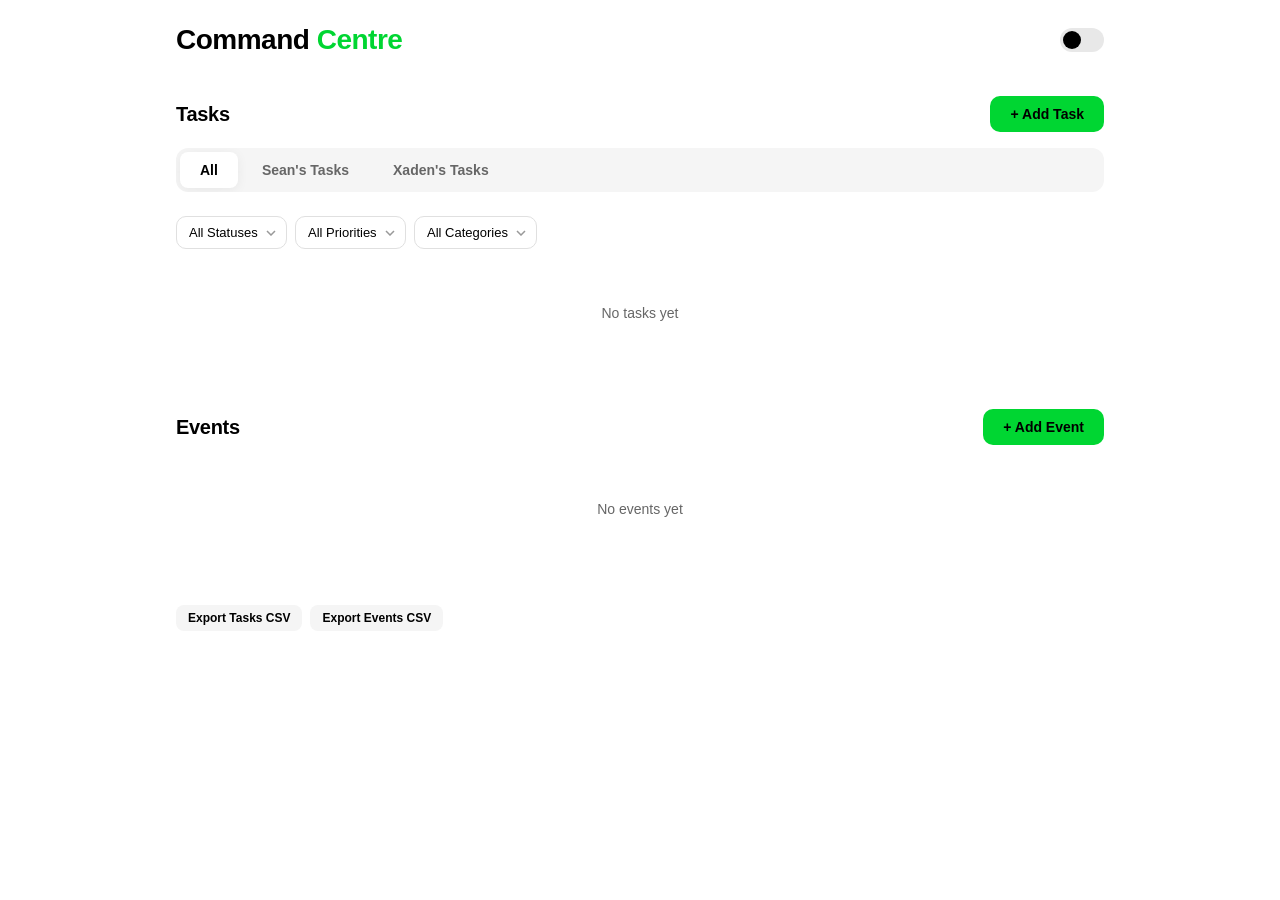
==== index.html @ 3c76a8a7 "Initial dashboard" ====
<!DOCTYPE html>
<html lang="en">
<head>
<meta charset="UTF-8">
<meta name="viewport" content="width=device-width, initial-scale=1.0">
<title>Command Centre</title>
<style>
*{margin:0;padding:0;box-sizing:border-box}
:root{--bg:#fff;--bg2:#f5f5f5;--bg3:#e8e8e8;--text:#000;--text2:#666;--accent:#00D632;--accent2:#00b82b;--card:#fff;--border:#e0e0e0;--shadow:0 2px 12px rgba(0,0,0,.06);--radius:16px;--red:#ff3b30;--amber:#ff9500;--green:#00D632}
[data-theme="dark"]{--bg:#000;--bg2:#111;--bg3:#222;--text:#fff;--text2:#999;--card:#111;--border:#222;--shadow:0 2px 12px rgba(0,0,0,.3)}
body{font-family:-apple-system,BlinkMacSystemFont,'SF Pro Display','Segoe UI',Roboto,sans-serif;background:var(--bg);color:var(--text);min-height:100vh;transition:background .3s,color .3s}
.container{max-width:960px;margin:0 auto;padding:24px 16px}
header{display:flex;justify-content:space-between;align-items:center;margin-bottom:40px}
h1{font-size:28px;font-weight:700;letter-spacing:-.5px}
h1 span{color:var(--accent)}
.theme-toggle{width:44px;height:24px;border-radius:12px;background:var(--bg3);border:none;cursor:pointer;position:relative;transition:background .3s}
.theme-toggle::after{content:'';position:absolute;width:18px;height:18px;border-radius:50%;background:var(--text);top:3px;left:3px;transition:transform .3s}
[data-theme="dark"] .theme-toggle::after{transform:translateX(20px)}
.tabs{display:flex;gap:4px;margin-bottom:24px;background:var(--bg2);border-radius:12px;padding:4px;overflow-x:auto}
.tab{padding:10px 20px;border:none;background:none;color:var(--text2);font-size:14px;font-weight:600;cursor:pointer;border-radius:8px;white-space:nowrap;transition:all .2s}
.tab.active{background:var(--card);color:var(--text);box-shadow:var(--shadow)}
.section{margin-bottom:48px}
.section-header{display:flex;justify-content:space-between;align-items:center;margin-bottom:16px}
.section-title{font-size:20px;font-weight:700;letter-spacing:-.3px}
.btn{padding:10px 20px;border:none;border-radius:10px;font-size:14px;font-weight:600;cursor:pointer;transition:all .15s}
.btn-primary{background:var(--accent);color:#000}
.btn-primary:hover{background:var(--accent2)}
.btn-secondary{background:var(--bg2);color:var(--text)}
.btn-secondary:hover{background:var(--bg3)}
.btn-sm{padding:6px 12px;font-size:12px;border-radius:8px}
.btn-icon{width:32px;height:32px;padding:0;display:inline-flex;align-items:center;justify-content:center;border-radius:8px;background:var(--bg2);border:none;color:var(--text2);cursor:pointer;font-size:16px;transition:all .15s}
.btn-icon:hover{background:var(--bg3);color:var(--text)}
.btn-danger{color:var(--red)}
.filters{display:flex;gap:8px;flex-wrap:wrap;margin-bottom:16px}
.filter-select{padding:8px 12px;border:1px solid var(--border);border-radius:10px;background:var(--card);color:var(--text);font-size:13px;font-weight:500;appearance:none;cursor:pointer;padding-right:28px;background-image:url("data:image/svg+xml,%3Csvg width='10' height='6' xmlns='http://www.w3.org/2000/svg'%3E%3Cpath d='M1 1l4 4 4-4' stroke='%23999' fill='none' stroke-width='1.5'/%3E%3C/svg%3E");background-repeat:no-repeat;background-position:right 10px center}
.card{background:var(--card);border-radius:var(--radius);padding:20px;margin-bottom:12px;box-shadow:var(--shadow);border:1px solid var(--border);transition:all .2s}
.card:hover{box-shadow:0 4px 20px rgba(0,0,0,.1)}
[data-theme="dark"] .card:hover{box-shadow:0 4px 20px rgba(0,0,0,.4)}
.task-header{display:flex;justify-content:space-between;align-items:flex-start;gap:12px}
.task-name{font-size:16px;font-weight:600;flex:1}
.task-meta{display:flex;gap:8px;flex-wrap:wrap;margin-top:8px;align-items:center}
.badge{padding:4px 10px;border-radius:20px;font-size:11px;font-weight:700;text-transform:uppercase;letter-spacing:.5px}
.badge-red{background:rgba(255,59,48,.12);color:var(--red)}
.badge-amber{background:rgba(255,149,0,.12);color:var(--amber)}
.badge-green{background:rgba(0,214,50,.12);color:var(--green)}
.badge-status{background:var(--bg2);color:var(--text2)}
.badge-cat{background:var(--bg2);color:var(--text2)}
.task-assignee{font-size:12px;color:var(--text2);font-weight:500}
.task-due{font-size:12px;color:var(--text2)}
.task-notes{font-size:13px;color:var(--text2);margin-top:8px;line-height:1.5}
.task-actions{display:flex;gap:4px;flex-shrink:0}
.task-done .task-name{text-decoration:line-through;opacity:.5}
.modal-overlay{display:none;position:fixed;inset:0;background:rgba(0,0,0,.5);z-index:100;align-items:center;justify-content:center;padding:16px}
.modal-overlay.open{display:flex}
.modal{background:var(--card);border-radius:var(--radius);padding:32px;width:100%;max-width:500px;max-height:90vh;overflow-y:auto;box-shadow:0 20px 60px rgba(0,0,0,.3)}
.modal h2{font-size:20px;font-weight:700;margin-bottom:24px}
.form-group{margin-bottom:16px}
.form-group label{display:block;font-size:13px;font-weight:600;color:var(--text2);margin-bottom:6px;text-transform:uppercase;letter-spacing:.5px}
.form-group input,.form-group select,.form-group textarea{width:100%;padding:12px;border:1px solid var(--border);border-radius:10px;background:var(--bg);color:var(--text);font-size:14px;font-family:inherit;transition:border .2s}
.form-group input:focus,.form-group select:focus,.form-group textarea:focus{outline:none;border-color:var(--accent)}
.form-group textarea{resize:vertical;min-height:60px}
.form-row{display:grid;grid-template-columns:1fr 1fr;gap:12px}
.form-actions{display:flex;gap:8px;justify-content:flex-end;margin-top:24px}
.event-card{display:flex;align-items:center;gap:16px}
.event-date-box{text-align:center;min-width:48px}
.event-date-box .month{font-size:11px;font-weight:700;color:var(--accent);text-transform:uppercase}
.event-date-box .day{font-size:22px;font-weight:700}
.event-info{flex:1}
.event-name{font-size:15px;font-weight:600}
.event-cat{font-size:12px;color:var(--text2)}
.reminder-toggle{position:relative;width:40px;height:22px;cursor:pointer}
.reminder-toggle input{opacity:0;width:0;height:0}
.reminder-toggle .slider{position:absolute;inset:0;background:var(--bg3);border-radius:11px;transition:.3s}
.reminder-toggle .slider::before{content:'';position:absolute;width:16px;height:16px;border-radius:50%;background:#fff;left:3px;top:3px;transition:.3s}
.reminder-toggle input:checked+.slider{background:var(--accent)}
.reminder-toggle input:checked+.slider::before{transform:translateX(18px)}
.export-bar{display:flex;gap:8px;margin-bottom:24px}
.empty{text-align:center;padding:40px;color:var(--text2);font-size:14px}
@media(max-width:600px){
  .container{padding:16px 12px}
  h1{font-size:22px}
  .form-row{grid-template-columns:1fr}
  .modal{padding:24px 16px}
  .tab{padding:8px 14px;font-size:13px}
  .filters{gap:6px}
}
</style>
</head>
<body>
<div class="container">
  <header>
    <h1>Command <span>Centre</span></h1>
    <button class="theme-toggle" onclick="toggleTheme()" aria-label="Toggle dark mode"></button>
  </header>

  <!-- Task Section -->
  <div class="section">
    <div class="section-header">
      <div class="section-title">Tasks</div>
      <button class="btn btn-primary" onclick="openTaskModal()">+ Add Task</button>
    </div>
    <div class="tabs" id="assigneeTabs">
      <button class="tab active" data-assignee="all" onclick="setAssignee('all',this)">All</button>
      <button class="tab" data-assignee="Sean" onclick="setAssignee('Sean',this)">Sean's Tasks</button>
      <button class="tab" data-assignee="Xaden" onclick="setAssignee('Xaden',this)">Xaden's Tasks</button>
    </div>
    <div class="filters">
      <select class="filter-select" id="filterStatus" onchange="renderTasks()">
        <option value="">All Statuses</option>
        <option value="Not Started">Not Started</option>
        <option value="In Progress">In Progress</option>
        <option value="Done">Done</option>
      </select>
      <select class="filter-select" id="filterPriority" onchange="renderTasks()">
        <option value="">All Priorities</option>
        <option value="High">High</option>
        <option value="Med">Med</option>
        <option value="Low">Low</option>
      </select>
      <select class="filter-select" id="filterCategory" onchange="renderTasks()">
        <option value="">All Categories</option>
        <option value="Work">Work</option>
        <option value="Personal">Personal</option>
        <option value="Family">Family</option>
        <option value="Health">Health</option>
      </select>
    </div>
    <div id="taskList"></div>
  </div>

  <!-- Events Section -->
  <div class="section">
    <div class="section-header">
      <div class="section-title">Events</div>
      <button class="btn btn-primary" onclick="openEventModal()">+ Add Event</button>
    </div>
    <div id="eventList"></div>
  </div>

  <!-- Export -->
  <div class="export-bar">
    <button class="btn btn-secondary btn-sm" onclick="exportCSV('tasks')">Export Tasks CSV</button>
    <button class="btn btn-secondary btn-sm" onclick="exportCSV('events')">Export Events CSV</button>
  </div>
</div>

<!-- Task Modal -->
<div class="modal-overlay" id="taskModal">
  <div class="modal">
    <h2 id="taskModalTitle">Add Task</h2>
    <input type="hidden" id="taskEditId">
    <div class="form-group">
      <label>Task Name</label>
      <input type="text" id="taskName" placeholder="What needs to be done?">
    </div>
    <div class="form-row">
      <div class="form-group">
        <label>Assigned To</label>
        <select id="taskAssignee"><option>Sean</option><option>Xaden</option></select>
      </div>
      <div class="form-group">
        <label>Status</label>
        <select id="taskStatus"><option>Not Started</option><option>In Progress</option><option>Done</option></select>
      </div>
    </div>
    <div class="form-row">
      <div class="form-group">
        <label>Priority</label>
        <select id="taskPriority"><option>High</option><option>Med</option><option>Low</option></select>
      </div>
      <div class="form-group">
        <label>Due Date</label>
        <input type="date" id="taskDue">
      </div>
    </div>
    <div class="form-row">
      <div class="form-group">
        <label>Category</label>
        <select id="taskCategory"><option>Work</option><option>Personal</option><option>Family</option><option>Health</option></select>
      </div>
      <div class="form-group">
        <label>Recurring</label>
        <select id="taskRecurring"><option>None</option><option>Daily</option><option>Weekly</option><option>Monthly</option></select>
      </div>
    </div>
    <div class="form-group">
      <label>Notes</label>
      <textarea id="taskNotes" placeholder="Optional notes..."></textarea>
    </div>
    <div class="form-actions">
      <button class="btn btn-secondary" onclick="closeModal('taskModal')">Cancel</button>
      <button class="btn btn-primary" onclick="saveTask()">Save</button>
    </div>
  </div>
</div>

<!-- Event Modal -->
<div class="modal-overlay" id="eventModal">
  <div class="modal">
    <h2 id="eventModalTitle">Add Event</h2>
    <input type="hidden" id="eventEditId">
    <div class="form-group">
      <label>Event Name</label>
      <input type="text" id="eventName" placeholder="Event name">
    </div>
    <div class="form-row">
      <div class="form-group">
        <label>Date</label>
        <input type="date" id="eventDate">
      </div>
      <div class="form-group">
        <label>Category</label>
        <select id="eventCategory"><option>Birthday</option><option>Anniversary</option><option>Meeting</option><option>Deadline</option><option>Other</option></select>
      </div>
    </div>
    <div class="form-actions">
      <button class="btn btn-secondary" onclick="closeModal('eventModal')">Cancel</button>
      <button class="btn btn-primary" onclick="saveEvent()">Save</button>
    </div>
  </div>
</div>

<script>
// State
let tasks = JSON.parse(localStorage.getItem('cc_tasks')||'[]');
let events = JSON.parse(localStorage.getItem('cc_events')||'[]');
let currentAssignee = 'all';

// Theme
function initTheme(){
  const saved = localStorage.getItem('cc_theme');
  const prefer = window.matchMedia('(prefers-color-scheme:dark)').matches?'dark':'light';
  document.documentElement.dataset.theme = saved||prefer;
}
function toggleTheme(){
  const t = document.documentElement.dataset.theme==='dark'?'light':'dark';
  document.documentElement.dataset.theme=t;
  localStorage.setItem('cc_theme',t);
}
initTheme();

// Tabs
function setAssignee(a,el){
  currentAssignee=a;
  document.querySelectorAll('.tab').forEach(t=>t.classList.remove('active'));
  el.classList.add('active');
  renderTasks();
}

// Render Tasks
function renderTasks(){
  const list=document.getElementById('taskList');
  const fs=document.getElementById('filterStatus').value;
  const fp=document.getElementById('filterPriority').value;
  const fc=document.getElementById('filterCategory').value;
  let filtered=tasks.filter(t=>{
    if(currentAssignee!=='all'&&t.assignee!==currentAssignee)return false;
    if(fs&&t.status!==fs)return false;
    if(fp&&t.priority!==fp)return false;
    if(fc&&t.category!==fc)return false;
    return true;
  });
  if(!filtered.length){list.innerHTML='<div class="empty">No tasks yet</div>';return;}
  list.innerHTML=filtered.map(t=>{
    const pc=t.priority==='High'?'red':t.priority==='Med'?'amber':'green';
    const done=t.status==='Done'?'task-done':'';
    const due=t.due?`<span class="task-due">Due ${new Date(t.due+'T00:00:00').toLocaleDateString('en-GB',{day:'numeric',month:'short'})}</span>`:'';
    const rec=t.recurring&&t.recurring!=='None'?`<span class="badge badge-status">🔁 ${t.recurring}</span>`:'';
    const notes=t.notes?`<div class="task-notes">${esc(t.notes)}</div>`:'';
    return`<div class="card ${done}"><div class="task-header"><div><div class="task-name">${esc(t.name)}</div><div class="task-meta"><span class="badge badge-${pc}">${t.priority}</span><span class="badge badge-status">${t.status}</span><span class="badge badge-cat">${t.category}</span>${rec}<span class="task-assignee">${t.assignee}</span>${due}</div>${notes}</div><div class="task-actions"><button class="btn-icon" onclick="editTask('${t.id}')" title="Edit">✏️</button><button class="btn-icon btn-danger" onclick="deleteTask('${t.id}')" title="Delete">🗑</button></div></div></div>`;
  }).join('');
}

// Render Events
function renderEvents(){
  const list=document.getElementById('eventList');
  let sorted=[...events].sort((a,b)=>a.date.localeCompare(b.date));
  if(!sorted.length){list.innerHTML='<div class="empty">No events yet</div>';return;}
  list.innerHTML=sorted.map(e=>{
    const d=new Date(e.date+'T00:00:00');
    const mon=d.toLocaleDateString('en-GB',{month:'short'}).toUpperCase();
    const day=d.getDate();
    return`<div class="card"><div class="event-card"><div class="event-date-box"><div class="month">${mon}</div><div class="day">${day}</div></div><div class="event-info"><div class="event-name">${esc(e.name)}</div><div class="event-cat">${e.category}</div></div><label class="reminder-toggle" title="Reminder"><input type="checkbox" ${e.reminder?'checked':''} onchange="toggleReminder('${e.id}',this.checked)"><span class="slider"></span></label><div class="task-actions"><button class="btn-icon" onclick="editEvent('${e.id}')" title="Edit">✏️</button><button class="btn-icon btn-danger" onclick="deleteEvent('${e.id}')" title="Delete">🗑</button></div></div></div>`;
  }).join('');
}

// Modal
function openTaskModal(id){
  document.getElementById('taskModalTitle').textContent=id?'Edit Task':'Add Task';
  document.getElementById('taskEditId').value=id||'';
  if(id){const t=tasks.find(x=>x.id===id);if(t){document.getElementById('taskName').value=t.name;document.getElementById('taskAssignee').value=t.assignee;document.getElementById('taskStatus').value=t.status;document.getElementById('taskPriority').value=t.priority;document.getElementById('taskDue').value=t.due||'';document.getElementById('taskCategory').value=t.category;document.getElementById('taskRecurring').value=t.recurring||'None';document.getElementById('taskNotes').value=t.notes||'';}}
  else{document.getElementById('taskName').value='';document.getElementById('taskDue').value='';document.getElementById('taskNotes').value='';document.getElementById('taskStatus').value='Not Started';document.getElementById('taskPriority').value='Med';document.getElementById('taskRecurring').value='None';}
  document.getElementById('taskModal').classList.add('open');
}
function openEventModal(id){
  document.getElementById('eventModalTitle').textContent=id?'Edit Event':'Add Event';
  document.getElementById('eventEditId').value=id||'';
  if(id){const e=events.find(x=>x.id===id);if(e){document.getElementById('eventName').value=e.name;document.getElementById('eventDate').value=e.date;document.getElementById('eventCategory').value=e.category;}}
  else{document.getElementById('eventName').value='';document.getElementById('eventDate').value='';document.getElementById('eventCategory').value='Birthday';}
  document.getElementById('eventModal').classList.add('open');
}
function closeModal(id){document.getElementById(id).classList.remove('open');}

// Save
function saveTask(){
  const name=document.getElementById('taskName').value.trim();
  if(!name)return;
  const id=document.getElementById('taskEditId').value||crypto.randomUUID();
  const task={id,name,assignee:document.getElementById('taskAssignee').value,status:document.getElementById('taskStatus').value,priority:document.getElementById('taskPriority').value,due:document.getElementById('taskDue').value,category:document.getElementById('taskCategory').value,recurring:document.getElementById('taskRecurring').value,notes:document.getElementById('taskNotes').value.trim()};
  const idx=tasks.findIndex(t=>t.id===id);
  if(idx>=0)tasks[idx]=task;else tasks.push(task);
  persist();closeModal('taskModal');renderTasks();
}
function saveEvent(){
  const name=document.getElementById('eventName').value.trim();
  const date=document.getElementById('eventDate').value;
  if(!name||!date)return;
  const id=document.getElementById('eventEditId').value||crypto.randomUUID();
  const ev={id,name,date,category:document.getElementById('eventCategory').value,reminder:events.find(x=>x.id===id)?.reminder||false};
  const idx=events.findIndex(e=>e.id===id);
  if(idx>=0)events[idx]=ev;else events.push(ev);
  persist();closeModal('eventModal');renderEvents();
}

// Actions
function editTask(id){openTaskModal(id);}
function deleteTask(id){if(confirm('Delete this task?')){tasks=tasks.filter(t=>t.id!==id);persist();renderTasks();}}
function editEvent(id){openEventModal(id);}
function deleteEvent(id){if(confirm('Delete this event?')){events=events.filter(e=>e.id!==id);persist();renderEvents();}}
function toggleReminder(id,val){const e=events.find(x=>x.id===id);if(e){e.reminder=val;persist();}}

// Persist
function persist(){localStorage.setItem('cc_tasks',JSON.stringify(tasks));localStorage.setItem('cc_events',JSON.stringify(events));}

// Export
function exportCSV(type){
  let csv,fn;
  if(type==='tasks'){
    csv='Name,Assignee,Status,Priority,Due,Category,Recurring,Notes\n'+tasks.map(t=>[t.name,t.assignee,t.status,t.priority,t.due,t.category,t.recurring,t.notes].map(v=>'"'+(v||'').replace(/"/g,'""')+'"').join(',')).join('\n');
    fn='tasks.csv';
  }else{
    csv='Name,Date,Category,Reminder\n'+events.map(e=>[e.name,e.date,e.category,e.reminder?'Yes':'No'].map(v=>'"'+(v||'').replace(/"/g,'""')+'"').join(',')).join('\n');
    fn='events.csv';
  }
  const a=document.createElement('a');a.href='data:text/csv;charset=utf-8,'+encodeURIComponent(csv);a.download=fn;a.click();
}

// Escape HTML
function esc(s){const d=document.createElement('div');d.textContent=s;return d.innerHTML;}

// Close modal on overlay click
document.querySelectorAll('.modal-overlay').forEach(m=>m.addEventListener('click',e=>{if(e.target===m)m.classList.remove('open');}));

// Init
renderTasks();renderEvents();
</script>
</body>
</html>
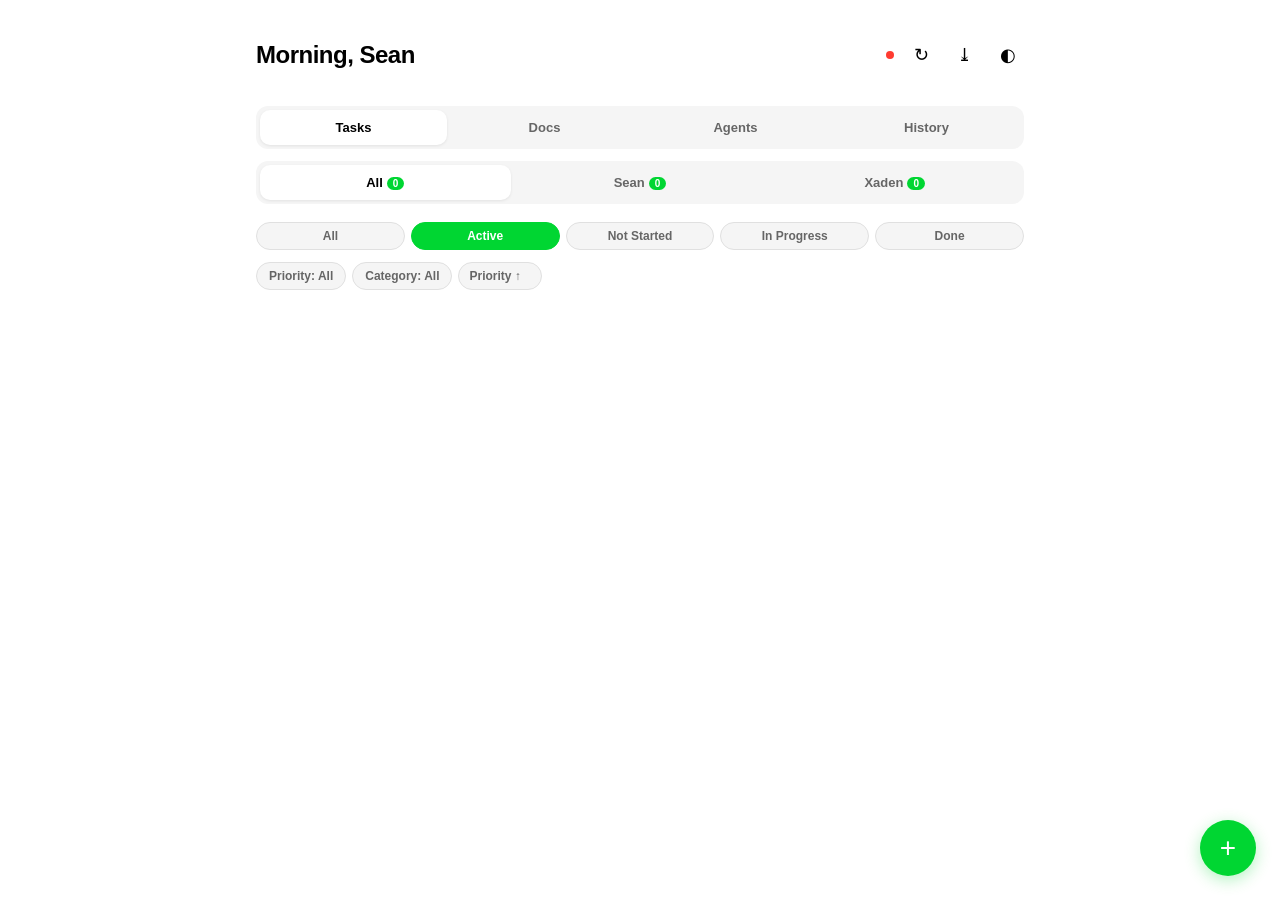
==== commit 31c81e4e: "UI polish: two-row filters, pill order fix, iOS dark mode fix, theme-color meta tags" ====
--- a/index.html
+++ b/index.html
@@ -1,146 +1,293 @@
 <!DOCTYPE html>
-<html lang="en">
+<html lang="en" class="dark">
 <head>
 <meta charset="UTF-8">
-<meta name="viewport" content="width=device-width, initial-scale=1.0">
+<meta name="viewport" content="width=device-width,initial-scale=1,maximum-scale=1,user-scalable=no">
+<meta name="theme-color" content="#050505" media="(prefers-color-scheme: dark)">
+<meta name="theme-color" content="#ffffff" media="(prefers-color-scheme: light)">
+<meta name="apple-mobile-web-app-capable" content="yes">
+<meta name="apple-mobile-web-app-status-bar-style" content="black-translucent">
 <title>Command Centre</title>
+<script>
+// Prevent white flash — apply theme before render
+(function(){
+  var t=localStorage.getItem('theme');
+  if(t==='light'){document.documentElement.classList.remove('dark')}
+  else if(t==='dark'||!t){document.documentElement.classList.add('dark')}
+  else if(window.matchMedia&&window.matchMedia('(prefers-color-scheme:light)').matches){document.documentElement.classList.remove('dark')}
+})();
+</script>
 <style>
 *{margin:0;padding:0;box-sizing:border-box}
-:root{--bg:#fff;--bg2:#f5f5f5;--bg3:#e8e8e8;--text:#000;--text2:#666;--accent:#00D632;--accent2:#00b82b;--card:#fff;--border:#e0e0e0;--shadow:0 2px 12px rgba(0,0,0,.06);--radius:16px;--red:#ff3b30;--amber:#ff9500;--green:#00D632}
-[data-theme="dark"]{--bg:#000;--bg2:#111;--bg3:#222;--text:#fff;--text2:#999;--card:#111;--border:#222;--shadow:0 2px 12px rgba(0,0,0,.3)}
-body{font-family:-apple-system,BlinkMacSystemFont,'SF Pro Display','Segoe UI',Roboto,sans-serif;background:var(--bg);color:var(--text);min-height:100vh;transition:background .3s,color .3s}
-.container{max-width:960px;margin:0 auto;padding:24px 16px}
-header{display:flex;justify-content:space-between;align-items:center;margin-bottom:40px}
-h1{font-size:28px;font-weight:700;letter-spacing:-.5px}
-h1 span{color:var(--accent)}
-.theme-toggle{width:44px;height:24px;border-radius:12px;background:var(--bg3);border:none;cursor:pointer;position:relative;transition:background .3s}
-.theme-toggle::after{content:'';position:absolute;width:18px;height:18px;border-radius:50%;background:var(--text);top:3px;left:3px;transition:transform .3s}
-[data-theme="dark"] .theme-toggle::after{transform:translateX(20px)}
-.tabs{display:flex;gap:4px;margin-bottom:24px;background:var(--bg2);border-radius:12px;padding:4px;overflow-x:auto}
-.tab{padding:10px 20px;border:none;background:none;color:var(--text2);font-size:14px;font-weight:600;cursor:pointer;border-radius:8px;white-space:nowrap;transition:all .2s}
+:root{--bg:#fff;--bg2:#f5f5f5;--bg3:#e8e8e8;--text:#000;--text2:#666;--text3:#999;--border:#e0e0e0;--card:#fff;--shadow:0 1px 3px rgba(0,0,0,.08);--accent:#00D632;--accent2:#00b82b;--red:#ff3b30;--amber:#ff9500;--green:#00D632;--radius:16px;--modal-bg:rgba(0,0,0,.4)}
+.dark{--bg:#050505;--bg2:#161616;--bg3:#252525;--text:#e8e8e8;--text2:#888;--text3:#555;--border:#2a2a2a;--card:#1c1c1e;--shadow:0 1px 3px rgba(255,255,255,.03);--modal-bg:rgba(0,0,0,.7)}
+html{background:var(--bg);min-height:100%;height:100%}
+html.dark{background:#050505}
+body{font-family:-apple-system,BlinkMacSystemFont,'SF Pro','Segoe UI',Roboto,sans-serif;background:var(--bg);color:var(--text);transition:background .3s,color .3s;min-height:100vh;-webkit-font-smoothing:antialiased}
+.dark body{background:linear-gradient(180deg, #111 0%, #0a0a0a 30%, #050505 100%);min-height:100vh}
+.container{max-width:800px;margin:0 auto;padding:16px}
+header{display:flex;align-items:center;justify-content:space-between;padding:20px 0 16px;gap:12px}
+header h1{font-size:24px;font-weight:700;letter-spacing:-.5px}
+.summary-bar{font-size:13px;color:var(--text2);margin-bottom:16px}
+.header-actions{display:flex;align-items:center;gap:12px}
+.conn-dot{width:8px;height:8px;border-radius:50%;background:var(--red);transition:background .3s;flex-shrink:0}
+.conn-dot.ok{background:var(--green)}
+.icon-btn{background:none;border:none;color:var(--text);cursor:pointer;padding:8px;border-radius:12px;font-size:18px;transition:background .2s;display:flex;align-items:center;justify-content:center}
+.icon-btn:hover{background:var(--bg2)}
+.icon-btn:active{transform:scale(.95)}
+
+/* Page Nav Tabs */
+.page-tabs{display:flex;gap:4px;background:var(--bg2);border-radius:12px;padding:4px;margin-bottom:12px}
+.dark .page-tabs{background:rgba(255,255,255,.06)}
+.page-tab{flex:1;padding:10px 8px;border:none;background:none;border-radius:10px;font-size:13px;font-weight:600;color:var(--text2);cursor:pointer;transition:all .2s;position:relative;text-align:center;text-decoration:none;display:flex;align-items:center;justify-content:center}
+.page-tab.active{background:var(--card);color:var(--text);box-shadow:var(--shadow)}
+
+/* Task Tabs */
+.tabs{display:flex;gap:4px;background:var(--bg2);border-radius:12px;padding:4px;margin-bottom:16px}
+.dark .tabs{background:rgba(255,255,255,.06)}
+.tab{flex:1;padding:10px 8px;border:none;background:none;border-radius:10px;font-size:13px;font-weight:600;color:var(--text2);cursor:pointer;transition:all .2s;position:relative;text-align:center}
 .tab.active{background:var(--card);color:var(--text);box-shadow:var(--shadow)}
-.section{margin-bottom:48px}
-.section-header{display:flex;justify-content:space-between;align-items:center;margin-bottom:16px}
-.section-title{font-size:20px;font-weight:700;letter-spacing:-.3px}
-.btn{padding:10px 20px;border:none;border-radius:10px;font-size:14px;font-weight:600;cursor:pointer;transition:all .15s}
-.btn-primary{background:var(--accent);color:#000}
+.badge{background:var(--accent);color:#fff;font-size:10px;font-weight:700;padding:1px 6px;border-radius:10px;margin-left:4px;vertical-align:middle}
+
+/* Pill Filters */
+.filters{display:flex;gap:6px;margin-bottom:8px;overflow-x:auto;-webkit-overflow-scrolling:touch;scrollbar-width:none;align-items:center;flex-wrap:nowrap;padding:2px 0}.filters::-webkit-scrollbar{display:none}
+#filtersBar .filter-pill{flex:1;text-align:center}
+.filter-pill{padding:6px 12px;border-radius:99px;border:1px solid var(--border);background:var(--bg2);color:var(--text2);font-size:12px;cursor:pointer;transition:all .2s;flex-shrink:0;white-space:nowrap;font-weight:600;user-select:none;-webkit-tap-highlight-color:transparent}
+.filter-pill:hover{border-color:var(--accent)}
+.filter-pill.active{background:var(--accent);color:#fff;border-color:var(--accent)}
+.dark .filter-pill{background:rgba(255,255,255,.06);border-color:rgba(255,255,255,.1)}
+.dark .filter-pill.active{background:var(--accent);color:#fff;border-color:var(--accent)}
+.filter-divider{width:1px;height:20px;background:var(--border);flex-shrink:0}
+.dark .filter-divider{background:rgba(255,255,255,.1)}
+.filter-select{padding:6px 10px;border-radius:99px;border:1px solid var(--border);background:var(--bg2);color:var(--text2);font-size:12px;font-weight:600;cursor:pointer;transition:border .2s;flex-shrink:0;white-space:nowrap;-webkit-appearance:none;appearance:none}
+.dark .filter-select{background:rgba(255,255,255,.06);border-color:rgba(255,255,255,.1);color:var(--text2)}
+.filter-select:focus{outline:none;border-color:var(--accent)}
+
+/* Cards */
+.card{background:var(--card);border-radius:var(--radius);padding:18px;margin-bottom:14px;box-shadow:var(--shadow);transition:all .2s;border:1px solid var(--border);cursor:pointer}
+.card:hover{box-shadow:0 2px 8px rgba(0,0,0,.1)}
+.dark .card{background:rgba(255,255,255,.12);border:1px solid rgba(255,255,255,.15);-webkit-backdrop-filter:blur(20px);backdrop-filter:blur(20px)}
+.dark .card:hover{box-shadow:0 0 0 1px rgba(0,214,50,.15)}
+.card-header{display:flex;justify-content:space-between;align-items:flex-start;gap:8px}
+.card-title{font-size:15px;font-weight:600;flex:1}
+.card-meta{display:flex;gap:6px;margin-top:8px;flex-wrap:wrap;align-items:center}
+.tag{font-size:11px;padding:3px 8px;border-radius:8px;font-weight:600;background:var(--bg2);color:var(--text2)}
+.tag.high{background:#ffe5e5;color:var(--red)}.dark .tag.high{background:#3a1515;color:#ff6b6b}
+.tag.medium{background:#fff3e0;color:var(--amber)}.dark .tag.medium{background:#3a2a10;color:#ffb74d}
+.tag.low{background:#e5ffe8;color:#1b8c2a}.dark .tag.low{background:#0a2e10;color:#66d96e}
+.tag.done{background:#e5ffe8;color:#1b8c2a;text-decoration:line-through}.dark .tag.done{background:#0a2e10;color:#66d96e}
+.tag.in-progress{background:#e5f0ff;color:#1a6dff}.dark .tag.in-progress{background:#0a1a3e;color:#6da8ff}
+.card-notes{font-size:13px;color:var(--text2);margin-top:6px;line-height:1.4}
+.card-actions{display:flex;gap:4px;flex-shrink:0}
+.card-actions button{background:none;border:none;cursor:pointer;padding:6px;border-radius:8px;font-size:14px;transition:background .2s;color:var(--text2)}
+.card-actions button:hover{background:var(--bg2)}
+.past-event{opacity:.45}
+
+/* Pill Progress Bar */
+.pill-progress{margin-top:8px}
+.pill-stats{font-size:11px;color:var(--text3);margin-bottom:4px;font-weight:500}
+.pill-bar{display:flex;gap:2px;flex:1;align-items:center}
+.pill{height:6px;border-radius:99px;flex:1;transition:all .3s;box-sizing:border-box}
+.pill.done{background:var(--accent);border:2px solid var(--accent);box-shadow:0 0 6px 1px rgba(0,214,50,.3)}
+.pill.current{background:transparent;border:2px solid var(--accent);-webkit-animation:pill-pulse 2s ease-in-out infinite;animation:pill-pulse 2s ease-in-out infinite}
+.pill.pending{background:transparent;border:2px solid var(--bg3)}
+.dark .pill.pending{border-color:rgba(255,255,255,.15);opacity:.4}
+@-webkit-keyframes pill-pulse{0%,100%{box-shadow:0 0 6px 2px rgba(0,214,50,.4),0 0 12px 4px rgba(0,214,50,.15);opacity:1}50%{box-shadow:0 0 10px 4px rgba(0,214,50,.6),0 0 20px 8px rgba(0,214,50,.25);opacity:.85}}
+@keyframes pill-pulse{0%,100%{box-shadow:0 0 6px 2px rgba(0,214,50,.4),0 0 12px 4px rgba(0,214,50,.15);opacity:1}50%{box-shadow:0 0 10px 4px rgba(0,214,50,.6),0 0 20px 8px rgba(0,214,50,.25);opacity:.85}}
+.pill-pct{font-size:11px;color:var(--text2);font-weight:700;margin-left:6px;white-space:nowrap}
+
+/* Section */
+.section-header{display:flex;justify-content:space-between;align-items:center;margin:24px 0 12px}
+.section-title{font-size:18px;font-weight:700;letter-spacing:-.3px}
+
+/* Subtask toggle & list (on cards) */
+.subtask-toggle{display:flex;align-items:center;gap:6px;margin-top:8px;font-size:12px;color:var(--accent);cursor:pointer;font-weight:600;user-select:none}
+.subtask-toggle:hover{color:var(--accent2)}
+.subtask-list{margin-top:8px;padding-left:4px;display:none}
+.subtask-list.open{display:block}
+.subtask-item{display:flex;align-items:center;gap:8px;padding:6px 8px;border-radius:8px;transition:background .15s}
+.subtask-item:hover{background:var(--bg2)}
+.subtask-item input[type=checkbox]{width:16px;height:16px;accent-color:var(--accent);cursor:pointer;flex-shrink:0}
+.subtask-item span{font-size:13px;flex:1}
+.subtask-item span.done{text-decoration:line-through;color:var(--text3)}
+.subtask-item .subtask-del{background:none;border:none;color:var(--text3);cursor:pointer;font-size:14px;padding:2px 4px;border-radius:4px;opacity:0;transition:opacity .15s}
+.subtask-item:hover .subtask-del{opacity:1}
+.subtask-del:hover{color:var(--red)!important}
+.subtask-add{display:flex;gap:6px;margin-top:6px;padding-left:8px}
+.subtask-add input{flex:1;padding:6px 10px;border-radius:8px;border:1px solid var(--border);background:var(--bg2);color:var(--text);font-size:13px}
+.subtask-add input:focus{outline:none;border-color:var(--accent)}
+.subtask-add button{padding:6px 12px;border-radius:8px;border:none;background:var(--accent);color:#fff;font-size:12px;font-weight:600;cursor:pointer}
+.subtask-add button:hover{background:var(--accent2)}
+/* Nested subtasks (children) */
+.subtask-children{margin-left:24px;border-left:2px solid var(--border);padding-left:8px;margin-top:2px}
+.subtask-children .subtask-item{padding:4px 8px}
+.subtask-children .subtask-item span{font-size:12px}
+.child-toggle{font-size:11px;color:var(--text3);cursor:pointer;padding:0 4px;user-select:none;flex-shrink:0}
+.child-toggle:hover{color:var(--accent)}
+.child-add{display:flex;gap:4px;margin-top:4px;padding-left:0}
+.child-add input{flex:1;padding:4px 8px;border-radius:6px;border:1px solid var(--border);background:var(--bg2);color:var(--text);font-size:12px}
+.child-add input:focus{outline:none;border-color:var(--accent)}
+.child-add button{padding:4px 8px;border-radius:6px;border:none;background:var(--accent);color:#fff;font-size:11px;font-weight:600;cursor:pointer}
+
+/* FAB */
+.fab{position:fixed;bottom:24px;right:24px;width:56px;height:56px;border-radius:50%;background:var(--accent);color:#fff;border:none;font-size:28px;cursor:pointer;box-shadow:0 4px 16px rgba(0,212,50,.3);transition:all .2s;display:flex;align-items:center;justify-content:center;z-index:50}
+.fab:hover{transform:scale(1.05);box-shadow:0 6px 24px rgba(0,212,50,.4)}
+.fab:active{transform:scale(.95)}
+.dark .fab{-webkit-animation:fabGlow 3s ease-in-out infinite;animation:fabGlow 3s ease-in-out infinite}
+@-webkit-keyframes fabGlow{0%,100%{box-shadow:0 4px 16px rgba(0,212,50,.3)}50%{box-shadow:0 4px 24px rgba(0,212,50,.6),0 0 40px rgba(0,212,50,.2)}}
+@keyframes fabGlow{0%,100%{box-shadow:0 4px 16px rgba(0,212,50,.3)}50%{box-shadow:0 4px 24px rgba(0,212,50,.6),0 0 40px rgba(0,212,50,.2)}}
+
+/* Modal (edit form - bottom sheet) */
+.modal-overlay{position:fixed;inset:0;background:var(--modal-bg);z-index:100;display:none;align-items:flex-end;justify-content:center;-webkit-backdrop-filter:blur(4px);backdrop-filter:blur(4px)}
+.modal-overlay.open{display:flex}
+.modal{background:var(--card);border-radius:20px 20px 0 0;width:100%;max-width:500px;max-height:90vh;overflow-y:auto;padding:24px;animation:slideUp .3s ease}
+.dark .modal{background:rgba(30,30,30,.95);border:1px solid rgba(255,255,255,.1);-webkit-backdrop-filter:blur(20px);backdrop-filter:blur(20px)}
+@keyframes slideUp{from{transform:translateY(100%)}to{transform:translateY(0)}}
+.modal h2{font-size:18px;font-weight:700;margin-bottom:20px}
+.form-group{margin-bottom:16px}
+.form-group label{display:block;font-size:12px;font-weight:600;color:var(--text2);margin-bottom:6px;text-transform:uppercase;letter-spacing:.5px}
+.form-group input,.form-group select,.form-group textarea{width:100%;padding:12px;border-radius:12px;border:1px solid var(--border);background:var(--bg2);color:var(--text);font-size:15px;transition:border .2s;font-family:inherit}
+.form-group input:focus,.form-group select:focus,.form-group textarea:focus{outline:none;border-color:var(--accent)}
+.form-group textarea{resize:vertical;min-height:60px}
+.toggle-row{display:flex;align-items:center;justify-content:space-between;padding:12px;background:var(--bg2);border-radius:12px}
+.toggle{width:44px;height:26px;border-radius:13px;background:var(--bg3);border:none;cursor:pointer;position:relative;transition:background .2s}
+.toggle.on{background:var(--accent)}
+.toggle::after{content:'';position:absolute;width:22px;height:22px;border-radius:50%;background:#fff;top:2px;left:2px;transition:transform .2s}
+.toggle.on::after{transform:translateX(18px)}
+.btn-row{display:flex;gap:8px;margin-top:20px}
+.btn{flex:1;padding:14px;border-radius:14px;border:none;font-size:15px;font-weight:600;cursor:pointer;transition:all .2s}
+.btn-primary{background:var(--accent);color:#fff}
 .btn-primary:hover{background:var(--accent2)}
 .btn-secondary{background:var(--bg2);color:var(--text)}
-.btn-secondary:hover{background:var(--bg3)}
-.btn-sm{padding:6px 12px;font-size:12px;border-radius:8px}
-.btn-icon{width:32px;height:32px;padding:0;display:inline-flex;align-items:center;justify-content:center;border-radius:8px;background:var(--bg2);border:none;color:var(--text2);cursor:pointer;font-size:16px;transition:all .15s}
-.btn-icon:hover{background:var(--bg3);color:var(--text)}
-.btn-danger{color:var(--red)}
-.filters{display:flex;gap:8px;flex-wrap:wrap;margin-bottom:16px}
-.filter-select{padding:8px 12px;border:1px solid var(--border);border-radius:10px;background:var(--card);color:var(--text);font-size:13px;font-weight:500;appearance:none;cursor:pointer;padding-right:28px;background-image:url("data:image/svg+xml,%3Csvg width='10' height='6' xmlns='http://www.w3.org/2000/svg'%3E%3Cpath d='M1 1l4 4 4-4' stroke='%23999' fill='none' stroke-width='1.5'/%3E%3C/svg%3E");background-repeat:no-repeat;background-position:right 10px center}
-.card{background:var(--card);border-radius:var(--radius);padding:20px;margin-bottom:12px;box-shadow:var(--shadow);border:1px solid var(--border);transition:all .2s}
-.card:hover{box-shadow:0 4px 20px rgba(0,0,0,.1)}
-[data-theme="dark"] .card:hover{box-shadow:0 4px 20px rgba(0,0,0,.4)}
-.task-header{display:flex;justify-content:space-between;align-items:flex-start;gap:12px}
-.task-name{font-size:16px;font-weight:600;flex:1}
-.task-meta{display:flex;gap:8px;flex-wrap:wrap;margin-top:8px;align-items:center}
-.badge{padding:4px 10px;border-radius:20px;font-size:11px;font-weight:700;text-transform:uppercase;letter-spacing:.5px}
-.badge-red{background:rgba(255,59,48,.12);color:var(--red)}
-.badge-amber{background:rgba(255,149,0,.12);color:var(--amber)}
-.badge-green{background:rgba(0,214,50,.12);color:var(--green)}
-.badge-status{background:var(--bg2);color:var(--text2)}
-.badge-cat{background:var(--bg2);color:var(--text2)}
-.task-assignee{font-size:12px;color:var(--text2);font-weight:500}
-.task-due{font-size:12px;color:var(--text2)}
-.task-notes{font-size:13px;color:var(--text2);margin-top:8px;line-height:1.5}
-.task-actions{display:flex;gap:4px;flex-shrink:0}
-.task-done .task-name{text-decoration:line-through;opacity:.5}
-.modal-overlay{display:none;position:fixed;inset:0;background:rgba(0,0,0,.5);z-index:100;align-items:center;justify-content:center;padding:16px}
-.modal-overlay.open{display:flex}
-.modal{background:var(--card);border-radius:var(--radius);padding:32px;width:100%;max-width:500px;max-height:90vh;overflow-y:auto;box-shadow:0 20px 60px rgba(0,0,0,.3)}
-.modal h2{font-size:20px;font-weight:700;margin-bottom:24px}
-.form-group{margin-bottom:16px}
-.form-group label{display:block;font-size:13px;font-weight:600;color:var(--text2);margin-bottom:6px;text-transform:uppercase;letter-spacing:.5px}
-.form-group input,.form-group select,.form-group textarea{width:100%;padding:12px;border:1px solid var(--border);border-radius:10px;background:var(--bg);color:var(--text);font-size:14px;font-family:inherit;transition:border .2s}
-.form-group input:focus,.form-group select:focus,.form-group textarea:focus{outline:none;border-color:var(--accent)}
-.form-group textarea{resize:vertical;min-height:60px}
-.form-row{display:grid;grid-template-columns:1fr 1fr;gap:12px}
-.form-actions{display:flex;gap:8px;justify-content:flex-end;margin-top:24px}
-.event-card{display:flex;align-items:center;gap:16px}
-.event-date-box{text-align:center;min-width:48px}
-.event-date-box .month{font-size:11px;font-weight:700;color:var(--accent);text-transform:uppercase}
-.event-date-box .day{font-size:22px;font-weight:700}
-.event-info{flex:1}
-.event-name{font-size:15px;font-weight:600}
-.event-cat{font-size:12px;color:var(--text2)}
-.reminder-toggle{position:relative;width:40px;height:22px;cursor:pointer}
-.reminder-toggle input{opacity:0;width:0;height:0}
-.reminder-toggle .slider{position:absolute;inset:0;background:var(--bg3);border-radius:11px;transition:.3s}
-.reminder-toggle .slider::before{content:'';position:absolute;width:16px;height:16px;border-radius:50%;background:#fff;left:3px;top:3px;transition:.3s}
-.reminder-toggle input:checked+.slider{background:var(--accent)}
-.reminder-toggle input:checked+.slider::before{transform:translateX(18px)}
-.export-bar{display:flex;gap:8px;margin-bottom:24px}
-.empty{text-align:center;padding:40px;color:var(--text2);font-size:14px}
-@media(max-width:600px){
-  .container{padding:16px 12px}
-  h1{font-size:22px}
-  .form-row{grid-template-columns:1fr}
-  .modal{padding:24px 16px}
-  .tab{padding:8px 14px;font-size:13px}
-  .filters{gap:6px}
-}
+.btn-danger{background:var(--red);color:#fff}
+.empty{text-align:center;padding:40px 20px;color:var(--text3);font-size:14px}
+
+/* Detail Modal (centred floating) */
+.detail-overlay{position:fixed;inset:0;background:rgba(0,0,0,.5);z-index:90;display:none;align-items:center;justify-content:center;-webkit-backdrop-filter:blur(8px);backdrop-filter:blur(8px)}
+.detail-overlay.open{display:flex}
+.detail-modal{background:var(--card);border-radius:20px;width:90%;max-width:480px;max-height:85vh;overflow-y:auto;padding:24px;position:relative;-webkit-animation:detailIn .25s ease;animation:detailIn .25s ease}
+.dark .detail-modal{background:rgba(30,30,30,.92);border:1px solid rgba(255,255,255,.15);-webkit-backdrop-filter:blur(20px);backdrop-filter:blur(20px)}
+@-webkit-keyframes detailIn{from{opacity:0;transform:scale(.95)}to{opacity:1;transform:scale(1)}}
+@keyframes detailIn{from{opacity:0;transform:scale(.95)}to{opacity:1;transform:scale(1)}}
+.detail-close{position:absolute;top:16px;right:16px;background:none;border:none;color:var(--text2);font-size:20px;cursor:pointer;padding:4px 8px;border-radius:8px}
+.detail-close:hover{background:var(--bg2);color:var(--text)}
+.detail-title{font-size:20px;font-weight:700;margin-bottom:4px;padding-right:32px}
+.detail-tags{display:flex;gap:6px;flex-wrap:wrap;margin-bottom:12px}
+.detail-notes{font-size:14px;color:var(--text2);line-height:1.5;margin-bottom:16px}
+.detail-section-title{font-size:12px;font-weight:600;color:var(--text3);text-transform:uppercase;letter-spacing:.5px;margin-bottom:10px}
+/* Stepper subtasks */
+.stepper{padding-left:4px;margin-bottom:16px}
+.stepper-item{display:flex;align-items:flex-start;gap:10px;position:relative;padding-bottom:12px}
+.stepper-item:last-child{padding-bottom:0}
+.stepper-item:last-child .stepper-line{display:none}
+.stepper-circle{width:18px;height:18px;border-radius:50%;border:2px solid var(--border);flex-shrink:0;display:flex;align-items:center;justify-content:center;font-size:10px;position:relative;z-index:1;background:var(--bg)}
+.dark .stepper-circle{background:var(--card)}
+.stepper-circle.done{background:var(--accent);border-color:var(--accent);color:#fff}
+.stepper-circle:hover{transform:scale(1.15);transition:transform .15s}
+.stepper-circle.current{border-color:var(--accent);-webkit-animation:pill-pulse 2s ease-in-out infinite;animation:pill-pulse 2s ease-in-out infinite}
+.stepper-line{position:absolute;left:8px;top:20px;bottom:0;width:2px;background:var(--border)}
+.stepper-text{font-size:14px;padding-top:1px;flex:1}
+.stepper-text.done-text{color:var(--text3);text-decoration:line-through}
+.stepper-check{width:16px;height:16px;accent-color:var(--accent);cursor:pointer;flex-shrink:0;margin-top:2px}
+.detail-btn-row{display:flex;gap:8px;margin-top:16px}
+
+/* Export menu */
+.export-menu{position:absolute;right:0;top:100%;background:var(--card);border:1px solid var(--border);border-radius:12px;box-shadow:0 4px 16px rgba(0,0,0,.12);padding:4px;z-index:60;min-width:160px;display:none}
+.export-menu.open{display:block}
+.export-menu button{display:block;width:100%;text-align:left;padding:10px 14px;border:none;background:none;color:var(--text);font-size:14px;cursor:pointer;border-radius:8px}
+.export-menu button:hover{background:var(--bg2)}
+.rel{position:relative}
+
+@media(min-width:600px){.modal{border-radius:20px;margin:auto}}
 </style>
 </head>
 <body>
 <div class="container">
   <header>
-    <h1>Command <span>Centre</span></h1>
-    <button class="theme-toggle" onclick="toggleTheme()" aria-label="Toggle dark mode"></button>
+    <h1 id="greeting">Dashboard</h1>
+    <div class="header-actions">
+      <div class="conn-dot" id="connDot" title="Disconnected"></div>
+      <button class="icon-btn" onclick="refresh()" title="Refresh">&#x21bb;</button>
+      <div class="rel">
+        <button class="icon-btn" onclick="toggleExport()" title="Export">&#x2913;</button>
+        <div class="export-menu" id="exportMenu">
+          <button onclick="exportCSV('tasks')">Export Tasks CSV</button>
+          <button onclick="exportCSV('events')">Export Events CSV</button>
+        </div>
+      </div>
+      <button class="icon-btn" id="themeBtn" onclick="toggleTheme()" title="Toggle theme">&#x25D0;</button>
+    </div>
   </header>
 
-  <!-- Task Section -->
-  <div class="section">
-    <div class="section-header">
-      <div class="section-title">Tasks</div>
-      <button class="btn btn-primary" onclick="openTaskModal()">+ Add Task</button>
+  <div class="summary-bar" id="summaryBar"></div>
+
+  <!-- Page Nav -->
+  <div class="page-tabs">
+    <a class="page-tab active" href="index.html">Tasks</a>
+    <a class="page-tab" href="documents.html">Docs</a>
+    <a class="page-tab" href="agents.html">Agents</a>
+    <a class="page-tab" href="history.html">History</a>
+  </div>
+
+  <!-- Task Tabs -->
+  <div class="tabs" id="taskTabs">
+    <button class="tab active" data-assignee="">All<span class="badge" id="badgeAll">0</span></button>
+    <button class="tab" data-assignee="Sean">Sean<span class="badge" id="badgeSean">0</span></button>
+    <button class="tab" data-assignee="Xaden">Xaden<span class="badge" id="badgeXaden">0</span></button>
+  </div>
+
+  <!-- Status Filters (Row 1) -->
+  <div class="filters" id="filtersBar">
+    <button class="filter-pill" data-filter="status" data-value="">All</button>
+    <button class="filter-pill active" data-filter="status" data-value="active">Active</button>
+    <button class="filter-pill" data-filter="status" data-value="Not Started">Not Started</button>
+    <button class="filter-pill" data-filter="status" data-value="In Progress">In Progress</button>
+    <button class="filter-pill" data-filter="status" data-value="Done">Done</button>
+  </div>
+  <!-- Refinements (Row 2) -->
+  <div class="filters" id="filtersBar2">
+    <button class="filter-pill" data-filter="priority" data-value="" id="priorityPill">Priority: All</button>
+    <button class="filter-pill" data-filter="category" data-value="" id="categoryPill">Category: All</button>
+    <select class="filter-select" id="fSort">
+      <option value="priority-desc">Priority &#x2191;</option>
+      <option value="priority-asc">Priority &#x2193;</option>
+      <option value="due-asc">Due Date &#x2191;</option>
+      <option value="due-desc">Due Date &#x2193;</option>
+      <option value="title-asc">A &rarr; Z</option>
+      <option value="title-desc">Z &rarr; A</option>
+      <option value="newest">Newest</option>
+      <option value="oldest">Oldest</option>
+    </select>
+  </div>
+
+  <!-- Hidden filter state holders -->
+  <input type="hidden" id="fStatus" value="active">
+  <input type="hidden" id="fPriority" value="">
+  <input type="hidden" id="fCategory" value="">
+
+  <div id="taskList"></div>
+
+  <div class="section-header" id="eventsSection" style="display:none">
+    <span class="section-title">Events</span>
+    <button class="icon-btn" onclick="openEventModal()" title="Add event" style="font-size:22px">+</button>
+  </div>
+  <div id="eventList"></div>
+</div>
+
+<button class="fab" onclick="openTaskModal()" title="Add task">+</button>
+
+<!-- Detail Modal (centred floating) -->
+<div class="detail-overlay" id="detailOverlay" onclick="if(event.target===this)closeDetail()">
+  <div class="detail-modal">
+    <button class="detail-close" onclick="closeDetail()">&times;</button>
+    <div class="detail-title" id="detailTitle"></div>
+    <div class="detail-tags" id="detailTags"></div>
+    <div class="detail-notes" id="detailNotes"></div>
+    <div id="detailSubtasks"></div>
+    <div class="detail-btn-row">
+      <button class="btn btn-secondary" onclick="detailEdit()">Edit</button>
+      <button class="btn btn-primary" id="detailNextBtn" onclick="detailNextStatus()">Next Status</button>
     </div>
-    <div class="tabs" id="assigneeTabs">
-      <button class="tab active" data-assignee="all" onclick="setAssignee('all',this)">All</button>
-      <button class="tab" data-assignee="Sean" onclick="setAssignee('Sean',this)">Sean's Tasks</button>
-      <button class="tab" data-assignee="Xaden" onclick="setAssignee('Xaden',this)">Xaden's Tasks</button>
-    </div>
-    <div class="filters">
-      <select class="filter-select" id="filterStatus" onchange="renderTasks()">
-        <option value="">All Statuses</option>
-        <option value="Not Started">Not Started</option>
-        <option value="In Progress">In Progress</option>
-        <option value="Done">Done</option>
-      </select>
-      <select class="filter-select" id="filterPriority" onchange="renderTasks()">
-        <option value="">All Priorities</option>
-        <option value="High">High</option>
-        <option value="Med">Med</option>
-        <option value="Low">Low</option>
-      </select>
-      <select class="filter-select" id="filterCategory" onchange="renderTasks()">
-        <option value="">All Categories</option>
-        <option value="Work">Work</option>
-        <option value="Personal">Personal</option>
-        <option value="Family">Family</option>
-        <option value="Health">Health</option>
-      </select>
-    </div>
-    <div id="taskList"></div>
-  </div>
-
-  <!-- Events Section -->
-  <div class="section">
-    <div class="section-header">
-      <div class="section-title">Events</div>
-      <button class="btn btn-primary" onclick="openEventModal()">+ Add Event</button>
-    </div>
-    <div id="eventList"></div>
-  </div>
-
-  <!-- Export -->
-  <div class="export-bar">
-    <button class="btn btn-secondary btn-sm" onclick="exportCSV('tasks')">Export Tasks CSV</button>
-    <button class="btn btn-secondary btn-sm" onclick="exportCSV('events')">Export Events CSV</button>
   </div>
 </div>
 
@@ -148,47 +295,18 @@
 <div class="modal-overlay" id="taskModal">
   <div class="modal">
     <h2 id="taskModalTitle">Add Task</h2>
-    <input type="hidden" id="taskEditId">
-    <div class="form-group">
-      <label>Task Name</label>
-      <input type="text" id="taskName" placeholder="What needs to be done?">
-    </div>
-    <div class="form-row">
-      <div class="form-group">
-        <label>Assigned To</label>
-        <select id="taskAssignee"><option>Sean</option><option>Xaden</option></select>
-      </div>
-      <div class="form-group">
-        <label>Status</label>
-        <select id="taskStatus"><option>Not Started</option><option>In Progress</option><option>Done</option></select>
-      </div>
-    </div>
-    <div class="form-row">
-      <div class="form-group">
-        <label>Priority</label>
-        <select id="taskPriority"><option>High</option><option>Med</option><option>Low</option></select>
-      </div>
-      <div class="form-group">
-        <label>Due Date</label>
-        <input type="date" id="taskDue">
-      </div>
-    </div>
-    <div class="form-row">
-      <div class="form-group">
-        <label>Category</label>
-        <select id="taskCategory"><option>Work</option><option>Personal</option><option>Family</option><option>Health</option></select>
-      </div>
-      <div class="form-group">
-        <label>Recurring</label>
-        <select id="taskRecurring"><option>None</option><option>Daily</option><option>Weekly</option><option>Monthly</option></select>
-      </div>
-    </div>
-    <div class="form-group">
-      <label>Notes</label>
-      <textarea id="taskNotes" placeholder="Optional notes..."></textarea>
-    </div>
-    <div class="form-actions">
-      <button class="btn btn-secondary" onclick="closeModal('taskModal')">Cancel</button>
+    <input type="hidden" id="taskId">
+    <div class="form-group"><label>Title</label><input id="tTitle" placeholder="What needs doing?"></div>
+    <div class="form-group"><label>Status</label><select id="tStatus"><option>Not Started</option><option>In Progress</option><option>Done</option></select></div>
+    <div class="form-group"><label>Priority</label><select id="tPriority"><option>High</option><option selected>Medium</option><option>Low</option></select></div>
+    <div class="form-group"><label>Category</label><select id="tCategory"><option>Work</option><option selected>Personal</option><option>Family</option><option>Health</option></select></div>
+    <div class="form-group"><label>Assignee</label><select id="tAssignee"><option>Sean</option><option>Xaden</option></select></div>
+    <div class="form-group"><label>Due Date</label><input type="date" id="tDue"></div>
+    <div class="form-group"><label>Recurring</label><select id="tRecurring"><option>None</option><option>Daily</option><option>Weekly</option><option>Monthly</option></select></div>
+    <div class="form-group"><label>Notes</label><textarea id="tNotes" placeholder="Optional notes..."></textarea></div>
+    <div class="btn-row">
+      <button class="btn btn-secondary" onclick="closeTaskModal()">Cancel</button>
+      <button class="btn btn-danger" id="taskDeleteBtn" style="display:none" onclick="deleteTask()">Delete</button>
       <button class="btn btn-primary" onclick="saveTask()">Save</button>
     </div>
   </div>
@@ -198,161 +316,310 @@
 <div class="modal-overlay" id="eventModal">
   <div class="modal">
     <h2 id="eventModalTitle">Add Event</h2>
-    <input type="hidden" id="eventEditId">
+    <input type="hidden" id="eventId">
+    <div class="form-group"><label>Title</label><input id="eTitle" placeholder="Event name"></div>
+    <div class="form-group"><label>Date</label><input type="date" id="eDate"></div>
+    <div class="form-group"><label>Category</label><select id="eCategory"><option>Birthday</option><option>Anniversary</option><option>Meeting</option><option>Deadline</option><option selected>Other</option></select></div>
     <div class="form-group">
-      <label>Event Name</label>
-      <input type="text" id="eventName" placeholder="Event name">
+      <div class="toggle-row"><span>Reminder</span><button class="toggle" id="eReminder" onclick="this.classList.toggle('on')"></button></div>
     </div>
-    <div class="form-row">
-      <div class="form-group">
-        <label>Date</label>
-        <input type="date" id="eventDate">
-      </div>
-      <div class="form-group">
-        <label>Category</label>
-        <select id="eventCategory"><option>Birthday</option><option>Anniversary</option><option>Meeting</option><option>Deadline</option><option>Other</option></select>
-      </div>
-    </div>
-    <div class="form-actions">
-      <button class="btn btn-secondary" onclick="closeModal('eventModal')">Cancel</button>
+    <div class="form-group"><label>Notes</label><textarea id="eNotes" placeholder="Optional notes..."></textarea></div>
+    <div class="btn-row">
+      <button class="btn btn-secondary" onclick="closeEventModal()">Cancel</button>
+      <button class="btn btn-danger" id="eventDeleteBtn" style="display:none" onclick="deleteEvent()">Delete</button>
       <button class="btn btn-primary" onclick="saveEvent()">Save</button>
     </div>
   </div>
 </div>
 
 <script>
-// State
-let tasks = JSON.parse(localStorage.getItem('cc_tasks')||'[]');
-let events = JSON.parse(localStorage.getItem('cc_events')||'[]');
-let currentAssignee = 'all';
+const API=`http://${window.location.hostname}:8085`;
+let tasks=[],events=[],activeAssignee='',connected=false;
+let detailTaskId=null;
 
 // Theme
 function initTheme(){
-  const saved = localStorage.getItem('cc_theme');
-  const prefer = window.matchMedia('(prefers-color-scheme:dark)').matches?'dark':'light';
-  document.documentElement.dataset.theme = saved||prefer;
+  const s=localStorage.getItem('theme');
+  if(s==='light'){document.documentElement.classList.remove('dark')}
+  else if(s==='dark'){document.documentElement.classList.add('dark')}
+  else if(matchMedia('(prefers-color-scheme:light)').matches){document.documentElement.classList.remove('dark')}
+  else{document.documentElement.classList.add('dark')}
 }
 function toggleTheme(){
-  const t = document.documentElement.dataset.theme==='dark'?'light':'dark';
-  document.documentElement.dataset.theme=t;
-  localStorage.setItem('cc_theme',t);
+  document.documentElement.classList.toggle('dark');
+  localStorage.setItem('theme',document.documentElement.classList.contains('dark')?'dark':'light');
 }
 initTheme();
 
-// Tabs
-function setAssignee(a,el){
-  currentAssignee=a;
-  document.querySelectorAll('.tab').forEach(t=>t.classList.remove('active'));
-  el.classList.add('active');
-  renderTasks();
-}
-
-// Render Tasks
+// Greeting
+function updateGreeting(){
+  const h=new Date().getHours();
+  let g='Evening';
+  if(h>=5&&h<12)g='Morning';
+  else if(h>=12&&h<18)g='Afternoon';
+  document.getElementById('greeting').textContent=g+', Sean';
+}
+updateGreeting();
+
+// Summary bar
+function updateSummary(){
+  const active=tasks.filter(t=>t.status!=='Done').length;
+  const inProg=tasks.filter(t=>t.status==='In Progress').length;
+  document.getElementById('summaryBar').textContent=active+' tasks active \u00B7 '+inProg+' in progress';
+}
+
+// Connection
+async function checkConn(){try{const r=await fetch(`${API}/api/health`);connected=r.ok}catch{connected=false}document.getElementById('connDot').classList.toggle('ok',connected);document.getElementById('connDot').title=connected?'Connected':'Disconnected'}
+setInterval(checkConn,15000);
+
+// Data
+async function fetchTasks(){try{const r=await fetch(`${API}/api/tasks`);tasks=await r.json();renderTasks();updateSummary()}catch{}}
+async function fetchEvents(){try{const r=await fetch(`${API}/api/events`);events=await r.json();renderEvents()}catch{}}
+function refresh(){fetchTasks();fetchEvents();checkConn()}
+
+// Pill filter logic
+const priorityValues=['','High','Medium','Low'];
+const priorityLabels=['Priority: All','Priority: High','Priority: Medium','Priority: Low'];
+let priorityIdx=0;
+const categoryValues=['','Work','Personal','Family','Health'];
+const categoryLabels=['Category: All','Category: Work','Category: Personal','Category: Family','Category: Health'];
+let categoryIdx=0;
+
+document.getElementById('filtersBar').addEventListener('click',function(e){
+  const pill=e.target.closest('.filter-pill');
+  if(!pill)return;
+  const filterType=pill.dataset.filter;
+  if(filterType==='status'){
+    // Deactivate other status pills, activate this one
+    document.querySelectorAll('.filter-pill[data-filter="status"]').forEach(p=>p.classList.remove('active'));
+    pill.classList.add('active');
+    document.getElementById('fStatus').value=pill.dataset.value;
+    renderTasks();
+  } else if(filterType==='priority'){
+    priorityIdx=(priorityIdx+1)%priorityValues.length;
+    pill.textContent=priorityLabels[priorityIdx];
+    pill.dataset.value=priorityValues[priorityIdx];
+    pill.classList.toggle('active',priorityIdx!==0);
+    document.getElementById('fPriority').value=priorityValues[priorityIdx];
+    renderTasks();
+  } else if(filterType==='category'){
+    categoryIdx=(categoryIdx+1)%categoryValues.length;
+    pill.textContent=categoryLabels[categoryIdx];
+    pill.dataset.value=categoryValues[categoryIdx];
+    pill.classList.toggle('active',categoryIdx!==0);
+    document.getElementById('fCategory').value=categoryValues[categoryIdx];
+    renderTasks();
+  }
+});
+
+// Render tasks
 function renderTasks(){
-  const list=document.getElementById('taskList');
-  const fs=document.getElementById('filterStatus').value;
-  const fp=document.getElementById('filterPriority').value;
-  const fc=document.getElementById('filterCategory').value;
-  let filtered=tasks.filter(t=>{
-    if(currentAssignee!=='all'&&t.assignee!==currentAssignee)return false;
-    if(fs&&t.status!==fs)return false;
-    if(fp&&t.priority!==fp)return false;
-    if(fc&&t.category!==fc)return false;
+  const fl=tasks.filter(t=>{
+    if(activeAssignee&&t.assignee!==activeAssignee)return false;
+    const fStat=document.getElementById('fStatus').value;if(fStat==='active'){if(t.status==='Done')return false}else if(fStat&&t.status!==fStat)return false;
+    if(document.getElementById('fPriority').value&&t.priority!==document.getElementById('fPriority').value)return false;
+    if(document.getElementById('fCategory').value&&t.category!==document.getElementById('fCategory').value)return false;
     return true;
   });
-  if(!filtered.length){list.innerHTML='<div class="empty">No tasks yet</div>';return;}
-  list.innerHTML=filtered.map(t=>{
-    const pc=t.priority==='High'?'red':t.priority==='Med'?'amber':'green';
-    const done=t.status==='Done'?'task-done':'';
-    const due=t.due?`<span class="task-due">Due ${new Date(t.due+'T00:00:00').toLocaleDateString('en-GB',{day:'numeric',month:'short'})}</span>`:'';
-    const rec=t.recurring&&t.recurring!=='None'?`<span class="badge badge-status">🔁 ${t.recurring}</span>`:'';
-    const notes=t.notes?`<div class="task-notes">${esc(t.notes)}</div>`:'';
-    return`<div class="card ${done}"><div class="task-header"><div><div class="task-name">${esc(t.name)}</div><div class="task-meta"><span class="badge badge-${pc}">${t.priority}</span><span class="badge badge-status">${t.status}</span><span class="badge badge-cat">${t.category}</span>${rec}<span class="task-assignee">${t.assignee}</span>${due}</div>${notes}</div><div class="task-actions"><button class="btn-icon" onclick="editTask('${t.id}')" title="Edit">✏️</button><button class="btn-icon btn-danger" onclick="deleteTask('${t.id}')" title="Delete">🗑</button></div></div></div>`;
+  // sort
+  const sortVal=document.getElementById('fSort').value;
+  const priOrder={High:0,Medium:1,Low:2};
+  fl.sort((a,b)=>{
+    switch(sortVal){
+      case'priority-desc':return priOrder[a.priority]-priOrder[b.priority];
+      case'priority-asc':return priOrder[b.priority]-priOrder[a.priority];
+      case'due-asc':return(a.dueDate||'9999').localeCompare(b.dueDate||'9999');
+      case'due-desc':return(b.dueDate||'').localeCompare(a.dueDate||'');
+      case'title-asc':return a.title.localeCompare(b.title);
+      case'title-desc':return b.title.localeCompare(a.title);
+      case'newest':return b.id-a.id;
+      case'oldest':return a.id-b.id;
+      default:return 0;
+    }
+  });
+  // badges
+  document.getElementById('badgeAll').textContent=tasks.filter(t=>t.status!=='Done').length;
+  document.getElementById('badgeSean').textContent=tasks.filter(t=>t.assignee==='Sean'&&t.status!=='Done').length;
+  document.getElementById('badgeXaden').textContent=tasks.filter(t=>t.assignee==='Xaden'&&t.status!=='Done').length;
+
+  const el=document.getElementById('taskList');
+  if(!fl.length){el.innerHTML='<div class="empty">No tasks yet</div>';return}
+  const prevOpen=new Set(openSubs);
+  el.innerHTML=fl.map(t=>{
+    const pc=t.priority==='High'?'high':t.priority==='Medium'?'medium':'low';
+    const sc=t.status==='Done'?'done':t.status==='In Progress'?'in-progress':'';
+    const due=t.dueDate?`<span class="tag">${formatDate(t.dueDate)}</span>`:'';
+    const subs=t.subtasks||[];
+    const doneCount=t.subtasksDone||0;
+    const totalCount=t.subtasksTotal||0;
+    const pct=totalCount?Math.round(doneCount/totalCount*100):0;
+
+    // Pill progress bar
+    let pillHtml='';
+    if(totalCount){
+      const statsHtml=`<div class="pill-stats">${doneCount} of ${totalCount} done \u00B7 ${pct}% complete</div>`;
+      // Build individual pills — done on left, current next, pending on right
+      let pills='';
+      for(let i=0;i<totalCount;i++){
+        if(i<doneCount){
+          pills+=`<div class="pill done"></div>`;
+        }else if(i===doneCount){
+          pills+=`<div class="pill current"></div>`;
+        }else{
+          pills+=`<div class="pill pending"></div>`;
+        }
+      }
+      pillHtml=`<div class="pill-progress">${statsHtml}<div class="pill-bar">${pills}<span class="pill-pct">${pct}%</span></div></div>`;
+    }
+
+    const toggleHtml=`<div class="subtask-toggle" onclick="event.stopPropagation();toggleSubtasks(${t.id})">${totalCount?'\u25B8':'\u002B'} Subtasks</div>`;
+    const listHtml=`<div class="subtask-list" id="subs-${t.id}">${renderSubtasks(subs,t.id)}<div class="subtask-add"><input id="subInput-${t.id}" placeholder="Add subtask..." onclick="event.stopPropagation()" onkeydown="if(event.key==='Enter'){event.stopPropagation();addSub(${t.id})}"><button onclick="event.stopPropagation();addSub(${t.id})">Add</button></div></div>`;
+    const isOpen=prevOpen.has(t.id)?' open':'';
+    return`<div class="card" onclick="openDetail(${t.id})"><div class="card-header"><span class="card-title">${esc(t.title)}</span></div><div class="card-meta"><span class="tag ${pc}">${t.priority}</span><span class="tag ${sc}">${t.status}</span><span class="tag">${t.category}</span>${due}${t.recurring!=='None'?`<span class="tag">${t.recurring}</span>`:''}</div>${t.notes?`<div class="card-notes">${esc(t.notes)}</div>`:''}${pillHtml}${toggleHtml}${listHtml.replace('subtask-list"',`subtask-list${isOpen}"`)}</div>`}).join('');
+}
+
+// Subtask functions
+const openSubs=new Set();
+const openChildren=new Set();
+
+function renderSubtasks(subs,taskId){
+  return subs.map(s=>{
+    const hasChildren=(s.children&&s.children.length>0);
+    const childOpen=openChildren.has(s.id);
+    const childToggle=`<span class="child-toggle" onclick="event.stopPropagation();toggleChildren(${s.id},${taskId})" title="${hasChildren?'Toggle sub-subtasks':'Add sub-subtask'}">${hasChildren?(childOpen?'\u25BE':'\u25B8'):'\u002B'}</span>`;
+    const childrenHtml=hasChildren?`<div class="subtask-children" id="children-${s.id}" style="display:${childOpen?'block':'none'}">${s.children.map(c=>`<div class="subtask-item"><input type="checkbox" ${c.done?'checked':''} onclick="event.stopPropagation();toggleSubDone(${c.id},${c.done?0:1},${taskId})"><span class="${c.done?'done':''}" onclick="event.stopPropagation();editSub(${c.id},${taskId})">${esc(c.title)}</span><button class="subtask-del" onclick="event.stopPropagation();deleteSub(${c.id},${taskId})" title="Delete">\u00D7</button></div>`).join('')}<div class="child-add"><input id="childInput-${s.id}" placeholder="Add sub-subtask..." onclick="event.stopPropagation()" onkeydown="if(event.key==='Enter'){event.stopPropagation();addChildSub(${s.id},${taskId})}"><button onclick="event.stopPropagation();addChildSub(${s.id},${taskId})">Add</button></div></div>`:'';
+    const newChildHtml=!hasChildren&&childOpen?`<div class="subtask-children" id="children-${s.id}"><div class="child-add"><input id="childInput-${s.id}" placeholder="Add sub-subtask..." onclick="event.stopPropagation()" onkeydown="if(event.key==='Enter'){event.stopPropagation();addChildSub(${s.id},${taskId})}"><button onclick="event.stopPropagation();addChildSub(${s.id},${taskId})">Add</button></div></div>`:'';
+    return`<div class="subtask-item"><input type="checkbox" ${s.done?'checked':''} onclick="event.stopPropagation();toggleSubDone(${s.id},${s.done?0:1},${taskId})"><span class="${s.done?'done':''}" onclick="event.stopPropagation();editSub(${s.id},${taskId})">${esc(s.title)}</span>${childToggle}<button class="subtask-del" onclick="event.stopPropagation();deleteSub(${s.id},${taskId})" title="Delete">\u00D7</button></div>${childrenHtml}${newChildHtml}`;
   }).join('');
 }
 
-// Render Events
+function findSubFlat(taskId,subId){const t=tasks.find(t=>t.id===taskId);if(!t)return null;const flat=t.subtasksFlat||[];return flat.find(s=>s.id===subId)}
+
+function toggleSubtasks(taskId){const el=document.getElementById('subs-'+taskId);if(!el)return;el.classList.toggle('open');if(el.classList.contains('open'))openSubs.add(taskId);else openSubs.delete(taskId)}
+function toggleChildren(subId,taskId){if(openChildren.has(subId)){openChildren.delete(subId)}else{openChildren.add(subId)}const el=document.getElementById('children-'+subId);if(el){el.style.display=openChildren.has(subId)?'block':'none'}else{openChildren.add(subId);openSubs.add(taskId);fetchTasks()}}
+async function toggleSubDone(subId,done,taskId){await fetch(`${API}/api/subtasks/${subId}`,{method:'PUT',headers:{'Content-Type':'application/json'},body:JSON.stringify({done})});openSubs.add(taskId);await fetchTasks()}
+async function addSub(taskId){const inp=document.getElementById('subInput-'+taskId);if(!inp||!inp.value.trim())return;await fetch(`${API}/api/tasks/${taskId}/subtasks`,{method:'POST',headers:{'Content-Type':'application/json'},body:JSON.stringify({title:inp.value.trim()})});openSubs.add(taskId);await fetchTasks()}
+async function addChildSub(parentSubId,taskId){const inp=document.getElementById('childInput-'+parentSubId);if(!inp||!inp.value.trim())return;await fetch(`${API}/api/subtasks/${parentSubId}/subtasks`,{method:'POST',headers:{'Content-Type':'application/json'},body:JSON.stringify({title:inp.value.trim()})});openSubs.add(taskId);openChildren.add(parentSubId);await fetchTasks()}
+async function editSub(subId,taskId){const sub=findSubFlat(taskId,subId);if(!sub)return;const newTitle=prompt('Edit subtask:',sub.title);if(newTitle===null||!newTitle.trim())return;await fetch(`${API}/api/subtasks/${subId}`,{method:'PUT',headers:{'Content-Type':'application/json'},body:JSON.stringify({title:newTitle.trim()})});openSubs.add(taskId);await fetchTasks()}
+async function deleteSub(subId,taskId){await fetch(`${API}/api/subtasks/${subId}`,{method:'DELETE'});openSubs.add(taskId);await fetchTasks()}
+
+// Detail modal
+function openDetail(id){
+  const t=tasks.find(x=>x.id===id);
+  if(!t)return;
+  detailTaskId=id;
+  document.getElementById('detailTitle').textContent=t.title;
+  // Tags
+  const pc=t.priority==='High'?'high':t.priority==='Medium'?'medium':'low';
+  const sc=t.status==='Done'?'done':t.status==='In Progress'?'in-progress':'';
+  let tagsHtml=`<span class="tag ${pc}">${t.priority}</span><span class="tag ${sc}">${t.status}</span><span class="tag">${t.category}</span>`;
+  if(t.dueDate)tagsHtml+=`<span class="tag">${formatDate(t.dueDate)}</span>`;
+  if(t.recurring!=='None')tagsHtml+=`<span class="tag">${t.recurring}</span>`;
+  document.getElementById('detailTags').innerHTML=tagsHtml;
+  // Notes
+  document.getElementById('detailNotes').textContent=t.notes||'';
+  document.getElementById('detailNotes').style.display=t.notes?'':'none';
+  // Next status button
+  const next=t.status==='Not Started'?'In Progress':t.status==='In Progress'?'Done':'Not Started';
+  document.getElementById('detailNextBtn').textContent='Set '+next;
+  // Subtasks stepper
+  const flat=t.subtasksFlat||[];
+  let stepHtml='';
+  if(flat.length){
+    stepHtml=`<div class="detail-section-title">Subtasks</div><div class="stepper">`;
+    let foundCurrent=false;
+    flat.forEach((s,i)=>{
+      const isDone=s.done;
+      let circleClass='stepper-circle';
+      if(isDone){circleClass+=' done'}
+      else if(!foundCurrent){circleClass+=' current';foundCurrent=true}
+      const textClass=isDone?'stepper-text done-text':'stepper-text';
+      const checkMark=isDone?'\u2713':'';
+      stepHtml+=`<div class="stepper-item"><div class="${circleClass}" style="cursor:pointer" onclick="detailToggleSub(${s.id},${isDone?0:1})">${checkMark}</div><div class="stepper-line"></div><span class="${textClass}">${esc(s.title)}</span></div>`;
+    });
+    stepHtml+='</div>';
+  }
+  document.getElementById('detailSubtasks').innerHTML=stepHtml;
+  document.getElementById('detailOverlay').classList.add('open');
+}
+function closeDetail(){document.getElementById('detailOverlay').classList.remove('open');detailTaskId=null}
+function detailEdit(){
+  closeDetail();
+  if(detailTaskId!==null)editTask(detailTaskId);
+}
+async function detailNextStatus(){
+  if(detailTaskId===null)return;
+  const t=tasks.find(x=>x.id===detailTaskId);
+  if(!t)return;
+  const next=t.status==='Not Started'?'In Progress':t.status==='In Progress'?'Done':'Not Started';
+  await fetch(`${API}/api/tasks/${detailTaskId}`,{method:'PUT',headers:{'Content-Type':'application/json'},body:JSON.stringify({status:next})});
+  await fetchTasks();
+  // Refresh detail
+  openDetail(detailTaskId);
+}
+async function detailToggleSub(subId,done){
+  await fetch(`${API}/api/subtasks/${subId}`,{method:'PUT',headers:{'Content-Type':'application/json'},body:JSON.stringify({done})});
+  await fetchTasks();
+  if(detailTaskId!==null)openDetail(detailTaskId);
+}
+
+// Quick status toggle (kept for backward compat but not shown on cards)
+async function quickStatus(id,current){
+  const next=current==='Not Started'?'In Progress':current==='In Progress'?'Done':'Not Started';
+  await fetch(`${API}/api/tasks/${id}`,{method:'PUT',headers:{'Content-Type':'application/json'},body:JSON.stringify({status:next})});
+  fetchTasks();
+}
+
+// Render events
 function renderEvents(){
-  const list=document.getElementById('eventList');
-  let sorted=[...events].sort((a,b)=>a.date.localeCompare(b.date));
-  if(!sorted.length){list.innerHTML='<div class="empty">No events yet</div>';return;}
-  list.innerHTML=sorted.map(e=>{
-    const d=new Date(e.date+'T00:00:00');
-    const mon=d.toLocaleDateString('en-GB',{month:'short'}).toUpperCase();
-    const day=d.getDate();
-    return`<div class="card"><div class="event-card"><div class="event-date-box"><div class="month">${mon}</div><div class="day">${day}</div></div><div class="event-info"><div class="event-name">${esc(e.name)}</div><div class="event-cat">${e.category}</div></div><label class="reminder-toggle" title="Reminder"><input type="checkbox" ${e.reminder?'checked':''} onchange="toggleReminder('${e.id}',this.checked)"><span class="slider"></span></label><div class="task-actions"><button class="btn-icon" onclick="editEvent('${e.id}')" title="Edit">✏️</button><button class="btn-icon btn-danger" onclick="deleteEvent('${e.id}')" title="Delete">🗑</button></div></div></div>`;
-  }).join('');
-}
-
-// Modal
-function openTaskModal(id){
-  document.getElementById('taskModalTitle').textContent=id?'Edit Task':'Add Task';
-  document.getElementById('taskEditId').value=id||'';
-  if(id){const t=tasks.find(x=>x.id===id);if(t){document.getElementById('taskName').value=t.name;document.getElementById('taskAssignee').value=t.assignee;document.getElementById('taskStatus').value=t.status;document.getElementById('taskPriority').value=t.priority;document.getElementById('taskDue').value=t.due||'';document.getElementById('taskCategory').value=t.category;document.getElementById('taskRecurring').value=t.recurring||'None';document.getElementById('taskNotes').value=t.notes||'';}}
-  else{document.getElementById('taskName').value='';document.getElementById('taskDue').value='';document.getElementById('taskNotes').value='';document.getElementById('taskStatus').value='Not Started';document.getElementById('taskPriority').value='Med';document.getElementById('taskRecurring').value='None';}
-  document.getElementById('taskModal').classList.add('open');
-}
-function openEventModal(id){
-  document.getElementById('eventModalTitle').textContent=id?'Edit Event':'Add Event';
-  document.getElementById('eventEditId').value=id||'';
-  if(id){const e=events.find(x=>x.id===id);if(e){document.getElementById('eventName').value=e.name;document.getElementById('eventDate').value=e.date;document.getElementById('eventCategory').value=e.category;}}
-  else{document.getElementById('eventName').value='';document.getElementById('eventDate').value='';document.getElementById('eventCategory').value='Birthday';}
-  document.getElementById('eventModal').classList.add('open');
-}
-function closeModal(id){document.getElementById(id).classList.remove('open');}
-
-// Save
-function saveTask(){
-  const name=document.getElementById('taskName').value.trim();
-  if(!name)return;
-  const id=document.getElementById('taskEditId').value||crypto.randomUUID();
-  const task={id,name,assignee:document.getElementById('taskAssignee').value,status:document.getElementById('taskStatus').value,priority:document.getElementById('taskPriority').value,due:document.getElementById('taskDue').value,category:document.getElementById('taskCategory').value,recurring:document.getElementById('taskRecurring').value,notes:document.getElementById('taskNotes').value.trim()};
-  const idx=tasks.findIndex(t=>t.id===id);
-  if(idx>=0)tasks[idx]=task;else tasks.push(task);
-  persist();closeModal('taskModal');renderTasks();
-}
-function saveEvent(){
-  const name=document.getElementById('eventName').value.trim();
-  const date=document.getElementById('eventDate').value;
-  if(!name||!date)return;
-  const id=document.getElementById('eventEditId').value||crypto.randomUUID();
-  const ev={id,name,date,category:document.getElementById('eventCategory').value,reminder:events.find(x=>x.id===id)?.reminder||false};
-  const idx=events.findIndex(e=>e.id===id);
-  if(idx>=0)events[idx]=ev;else events.push(ev);
-  persist();closeModal('eventModal');renderEvents();
-}
-
-// Actions
-function editTask(id){openTaskModal(id);}
-function deleteTask(id){if(confirm('Delete this task?')){tasks=tasks.filter(t=>t.id!==id);persist();renderTasks();}}
-function editEvent(id){openEventModal(id);}
-function deleteEvent(id){if(confirm('Delete this event?')){events=events.filter(e=>e.id!==id);persist();renderEvents();}}
-function toggleReminder(id,val){const e=events.find(x=>x.id===id);if(e){e.reminder=val;persist();}}
-
-// Persist
-function persist(){localStorage.setItem('cc_tasks',JSON.stringify(tasks));localStorage.setItem('cc_events',JSON.stringify(events));}
+  const today=new Date().toISOString().split('T')[0];
+  const sorted=[...events].sort((a,b)=>a.date.localeCompare(b.date));
+  const el=document.getElementById('eventList');
+  const section=document.getElementById('eventsSection');
+  if(!sorted.length){el.innerHTML='';section.style.display='none';return}
+  section.style.display='';
+  el.innerHTML=sorted.map(e=>{
+    const past=e.date<today?'past-event':'';
+    return`<div class="card ${past}" onclick="editEvent(${e.id})"><div class="card-header"><span class="card-title">${esc(e.title)}</span><span class="tag">${formatDate(e.date)}</span></div><div class="card-meta"><span class="tag">${e.category}</span>${e.reminder?'<span class="tag">Reminder</span>':''}</div>${e.notes?`<div class="card-notes">${esc(e.notes)}</div>`:''}</div>`}).join('');
+}
+
+// Tabs
+document.getElementById('taskTabs').addEventListener('click',e=>{const t=e.target.closest('.tab');if(!t)return;document.querySelectorAll('#taskTabs .tab').forEach(x=>x.classList.remove('active'));t.classList.add('active');activeAssignee=t.dataset.assignee;renderTasks()});
+document.getElementById('fSort').onchange=renderTasks;
+
+// Task modal
+function openTaskModal(){document.getElementById('taskModalTitle').textContent='Add Task';document.getElementById('taskId').value='';document.getElementById('tTitle').value='';document.getElementById('tStatus').value='Not Started';document.getElementById('tPriority').value='Medium';document.getElementById('tCategory').value='Personal';document.getElementById('tAssignee').value='Sean';document.getElementById('tDue').value='';document.getElementById('tRecurring').value='None';document.getElementById('tNotes').value='';document.getElementById('taskDeleteBtn').style.display='none';document.getElementById('taskModal').classList.add('open')}
+function editTask(id){const t=tasks.find(x=>x.id===id);if(!t)return;document.getElementById('taskModalTitle').textContent='Edit Task';document.getElementById('taskId').value=t.id;document.getElementById('tTitle').value=t.title;document.getElementById('tStatus').value=t.status;document.getElementById('tPriority').value=t.priority;document.getElementById('tCategory').value=t.category;document.getElementById('tAssignee').value=t.assignee;document.getElementById('tDue').value=t.dueDate||'';document.getElementById('tRecurring').value=t.recurring;document.getElementById('tNotes').value=t.notes||'';document.getElementById('taskDeleteBtn').style.display='';document.getElementById('taskModal').classList.add('open')}
+function closeTaskModal(){document.getElementById('taskModal').classList.remove('open')}
+async function saveTask(){const id=document.getElementById('taskId').value;const body={title:document.getElementById('tTitle').value,status:document.getElementById('tStatus').value,priority:document.getElementById('tPriority').value,category:document.getElementById('tCategory').value,assignee:document.getElementById('tAssignee').value,dueDate:document.getElementById('tDue').value||null,recurring:document.getElementById('tRecurring').value,notes:document.getElementById('tNotes').value||null};if(!body.title)return;await fetch(`${API}/api/tasks${id?'/'+id:''}`,{method:id?'PUT':'POST',headers:{'Content-Type':'application/json'},body:JSON.stringify(body)});closeTaskModal();fetchTasks()}
+async function deleteTask(){const id=document.getElementById('taskId').value;if(!id)return;await fetch(`${API}/api/tasks/${id}`,{method:'DELETE'});closeTaskModal();fetchTasks()}
+
+// Event modal
+function openEventModal(){document.getElementById('eventModalTitle').textContent='Add Event';document.getElementById('eventId').value='';document.getElementById('eTitle').value='';document.getElementById('eDate').value='';document.getElementById('eCategory').value='Other';document.getElementById('eReminder').classList.remove('on');document.getElementById('eNotes').value='';document.getElementById('eventDeleteBtn').style.display='none';document.getElementById('eventModal').classList.add('open')}
+function editEvent(id){const e=events.find(x=>x.id===id);if(!e)return;document.getElementById('eventModalTitle').textContent='Edit Event';document.getElementById('eventId').value=e.id;document.getElementById('eTitle').value=e.title;document.getElementById('eDate').value=e.date;document.getElementById('eCategory').value=e.category;document.getElementById('eReminder').classList.toggle('on',!!e.reminder);document.getElementById('eNotes').value=e.notes||'';document.getElementById('eventDeleteBtn').style.display='';document.getElementById('eventModal').classList.add('open')}
+function closeEventModal(){document.getElementById('eventModal').classList.remove('open')}
+async function saveEvent(){const id=document.getElementById('eventId').value;const body={title:document.getElementById('eTitle').value,date:document.getElementById('eDate').value,category:document.getElementById('eCategory').value,reminder:document.getElementById('eReminder').classList.contains('on')?1:0,notes:document.getElementById('eNotes').value||null};if(!body.title||!body.date)return;await fetch(`${API}/api/events${id?'/'+id:''}`,{method:id?'PUT':'POST',headers:{'Content-Type':'application/json'},body:JSON.stringify(body)});closeEventModal();fetchEvents()}
+async function deleteEvent(){const id=document.getElementById('eventId').value;if(!id)return;await fetch(`${API}/api/events/${id}`,{method:'DELETE'});closeEventModal();fetchEvents()}
 
 // Export
+function toggleExport(){document.getElementById('exportMenu').classList.toggle('open')}
+document.addEventListener('click',e=>{if(!e.target.closest('.rel'))document.getElementById('exportMenu').classList.remove('open')});
 function exportCSV(type){
-  let csv,fn;
-  if(type==='tasks'){
-    csv='Name,Assignee,Status,Priority,Due,Category,Recurring,Notes\n'+tasks.map(t=>[t.name,t.assignee,t.status,t.priority,t.due,t.category,t.recurring,t.notes].map(v=>'"'+(v||'').replace(/"/g,'""')+'"').join(',')).join('\n');
-    fn='tasks.csv';
-  }else{
-    csv='Name,Date,Category,Reminder\n'+events.map(e=>[e.name,e.date,e.category,e.reminder?'Yes':'No'].map(v=>'"'+(v||'').replace(/"/g,'""')+'"').join(',')).join('\n');
-    fn='events.csv';
-  }
-  const a=document.createElement('a');a.href='data:text/csv;charset=utf-8,'+encodeURIComponent(csv);a.download=fn;a.click();
-}
-
-// Escape HTML
-function esc(s){const d=document.createElement('div');d.textContent=s;return d.innerHTML;}
-
-// Close modal on overlay click
-document.querySelectorAll('.modal-overlay').forEach(m=>m.addEventListener('click',e=>{if(e.target===m)m.classList.remove('open');}));
+  const data=type==='tasks'?tasks:events;if(!data.length)return;
+  const keys=Object.keys(data[0]);
+  const csv=[keys.join(','),...data.map(r=>keys.map(k=>`"${String(r[k]||'').replace(/"/g,'""')}"`).join(','))].join('\n');
+  const a=document.createElement('a');a.href=URL.createObjectURL(new Blob([csv],{type:'text/csv'}));a.download=`${type}.csv`;a.click();
+}
+
+// Helpers
+function esc(s){const d=document.createElement('div');d.textContent=s;return d.innerHTML}
+function formatDate(d){try{return new Date(d+'T00:00:00').toLocaleDateString('en-GB',{day:'numeric',month:'short'})}catch{return d}}
+
+// Close modals on overlay click
+document.querySelectorAll('.modal-overlay').forEach(o=>o.addEventListener('click',e=>{if(e.target===o)o.classList.remove('open')}));
 
 // Init
-renderTasks();renderEvents();
+refresh();
 </script>
 </body>
 </html>
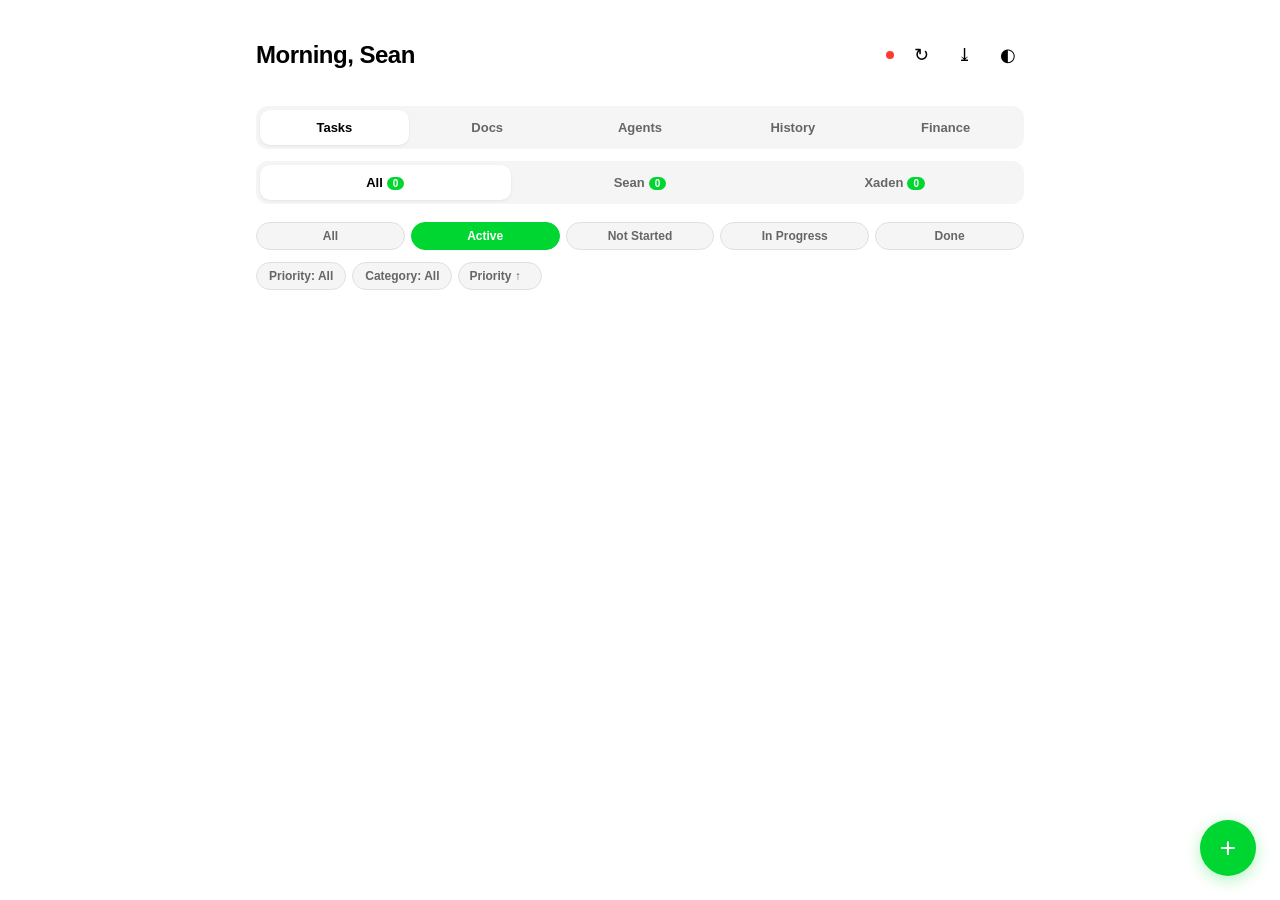
==== commit 608dcade: "Add Finance page — income, monthly bills, annual bills, calendar view" ====
--- a/index.html
+++ b/index.html
@@ -227,6 +227,7 @@
     <a class="page-tab" href="documents.html">Docs</a>
     <a class="page-tab" href="agents.html">Agents</a>
     <a class="page-tab" href="history.html">History</a>
+    <a class="page-tab" href="finance.html">Finance</a>
   </div>
 
   <!-- Task Tabs -->
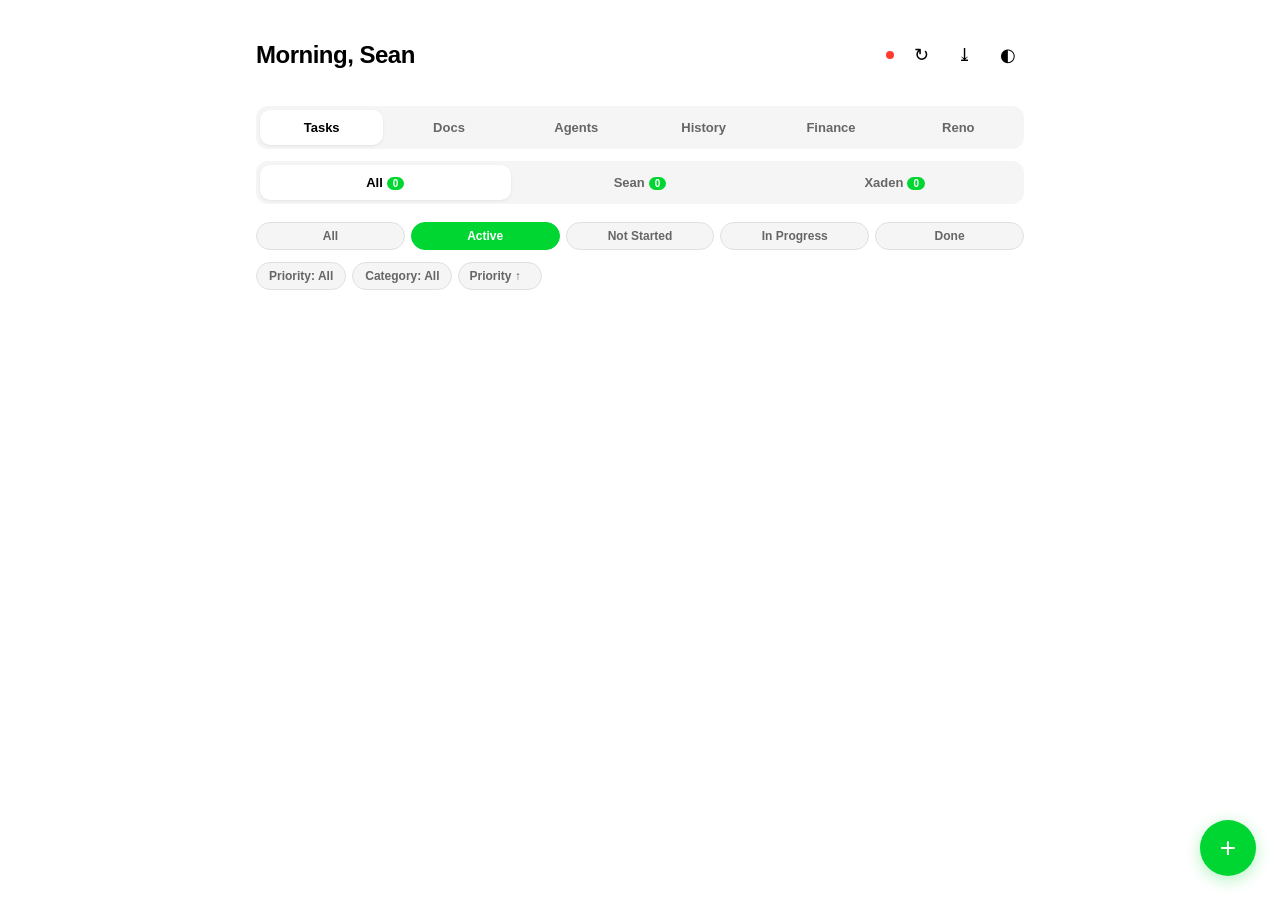
==== commit 70dfc2be: "Add Renovations page + Reno tab to all nav pages" ====
--- a/index.html
+++ b/index.html
@@ -228,6 +228,7 @@
     <a class="page-tab" href="agents.html">Agents</a>
     <a class="page-tab" href="history.html">History</a>
     <a class="page-tab" href="finance.html">Finance</a>
+    <a class="page-tab" href="renovations.html">Reno</a>
   </div>
 
   <!-- Task Tabs -->
